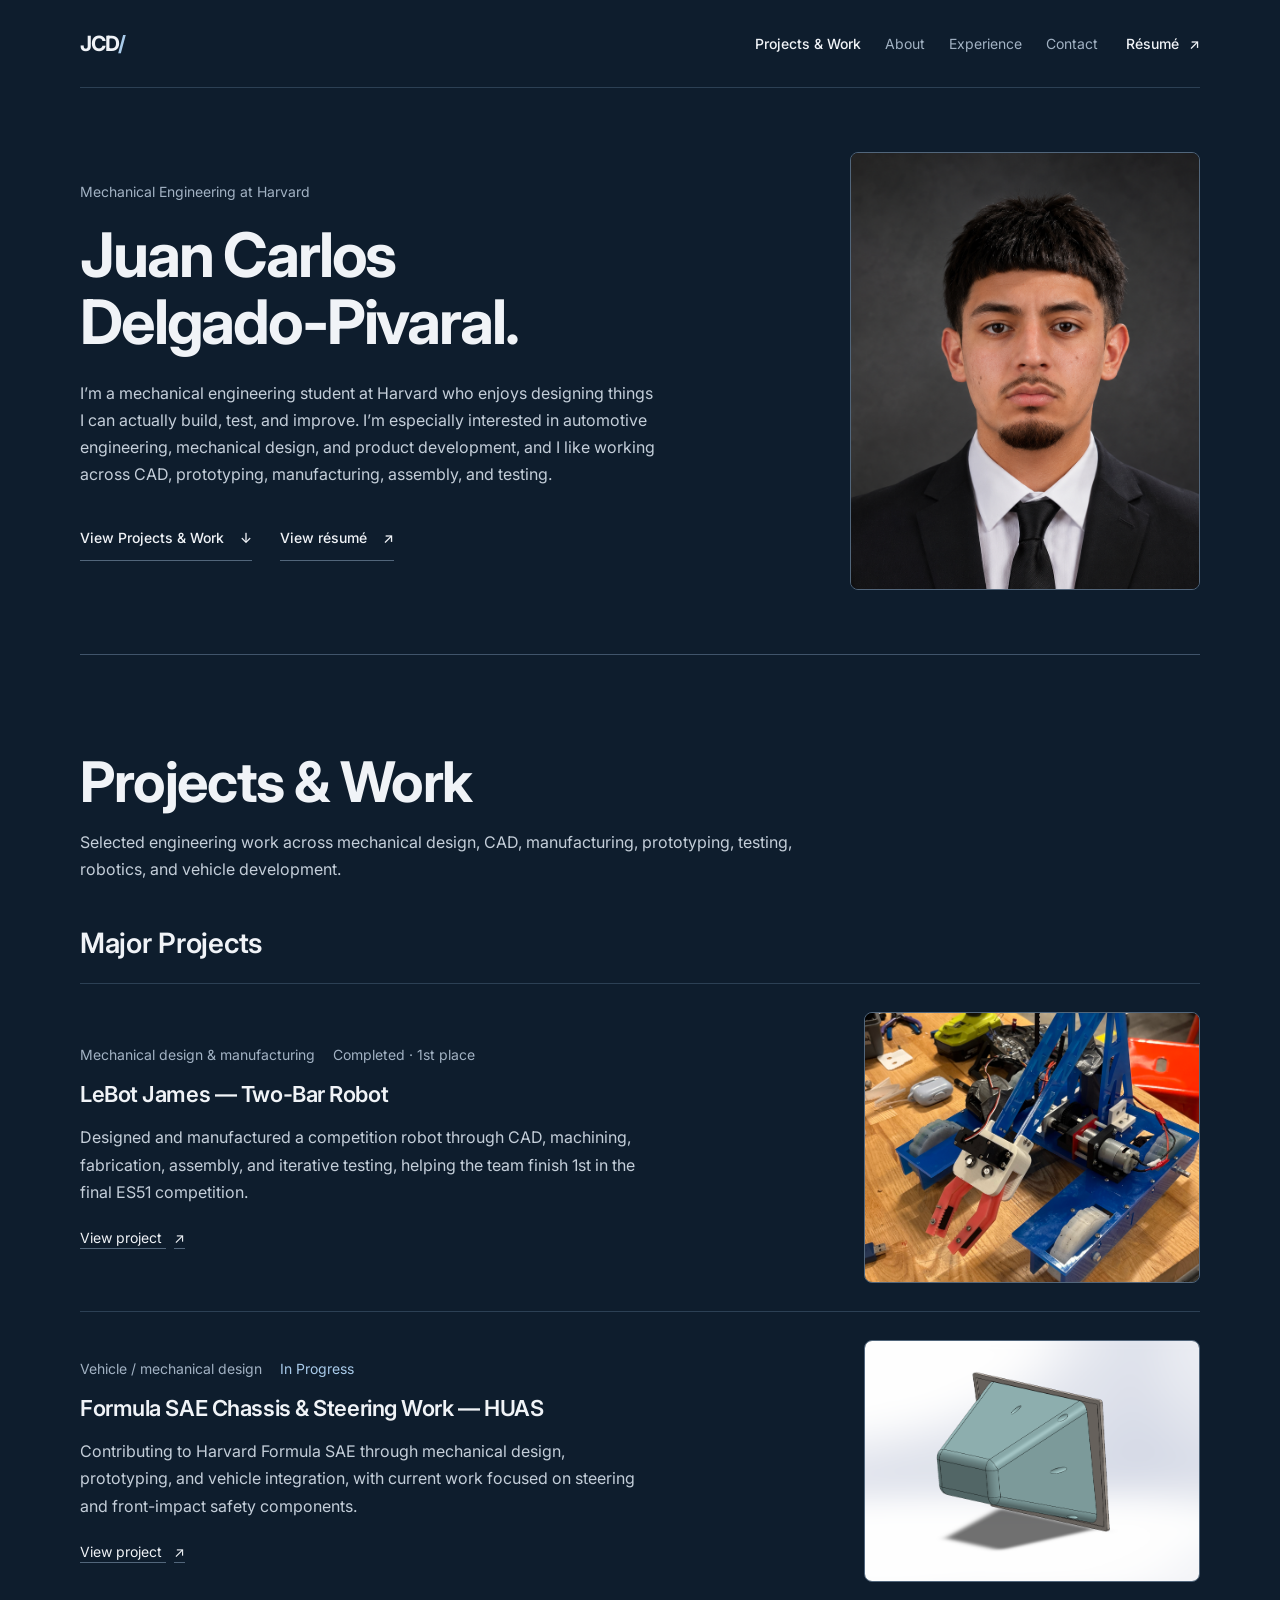
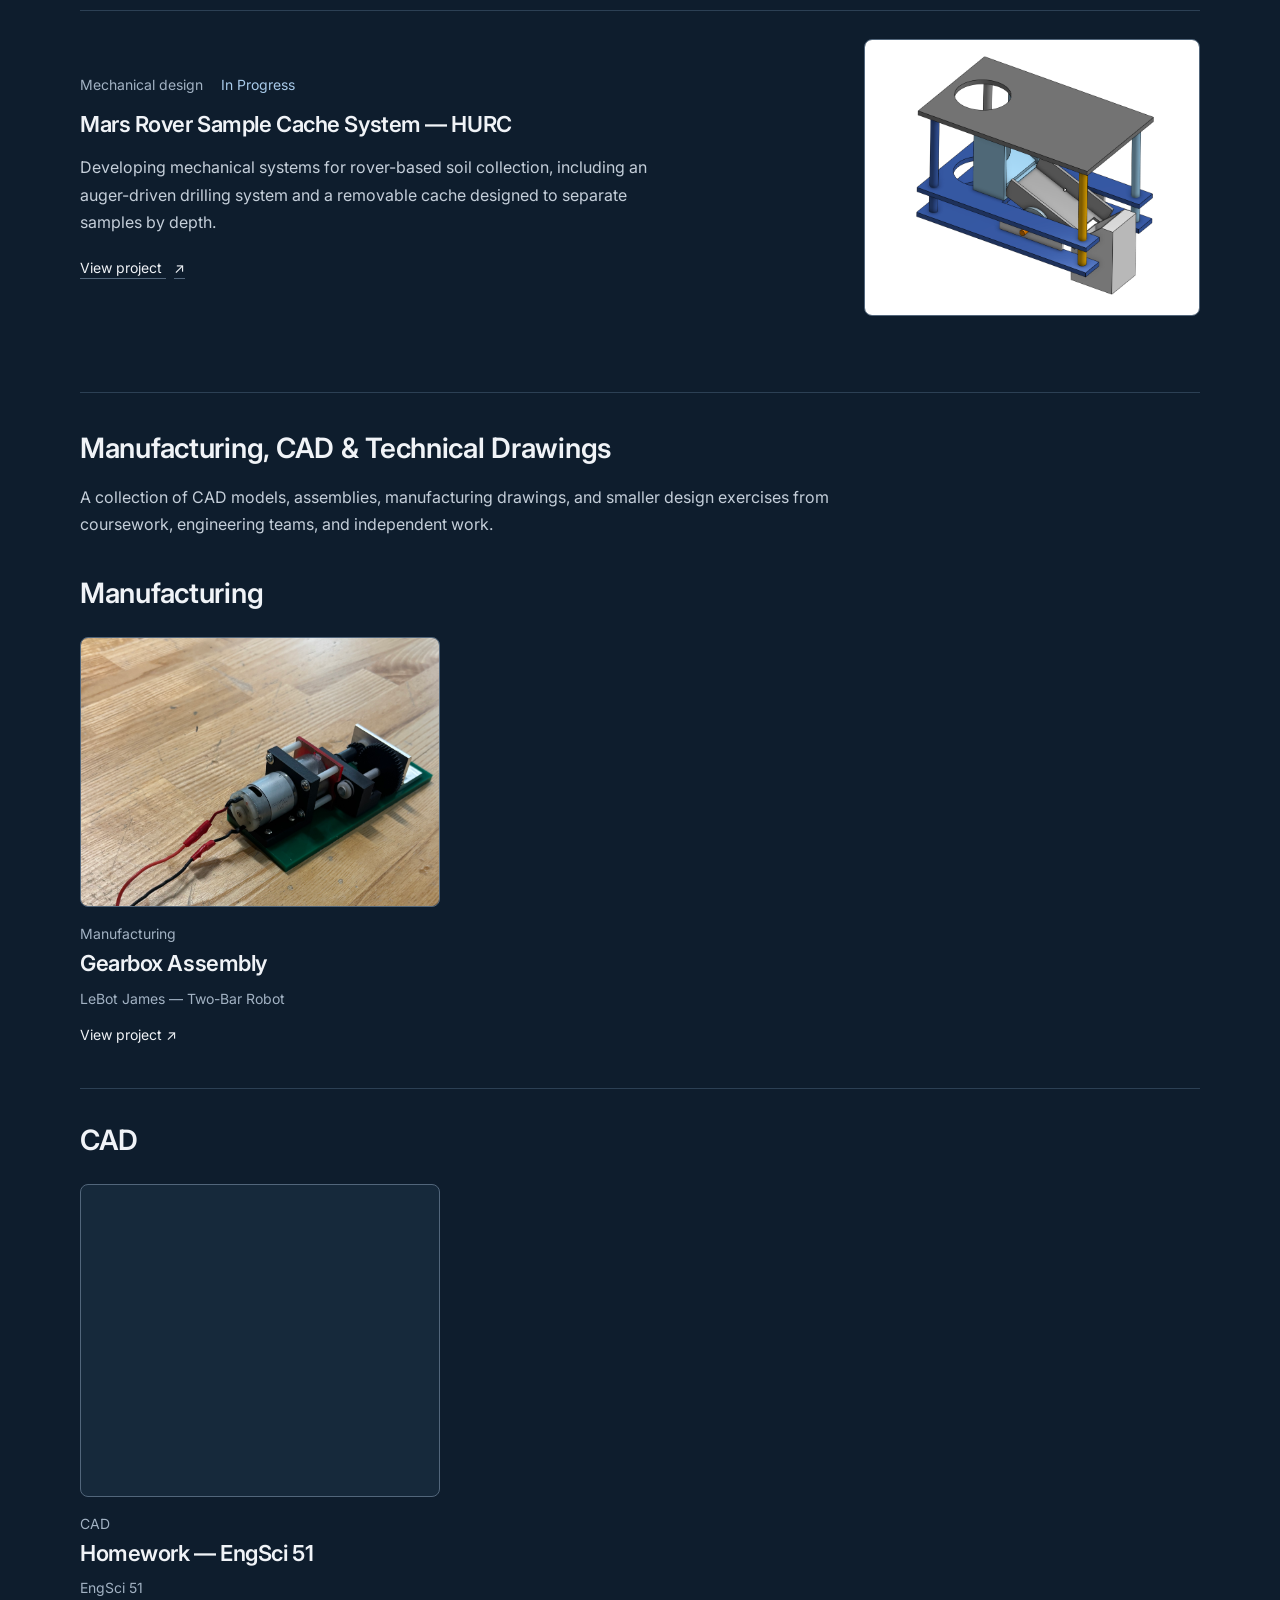
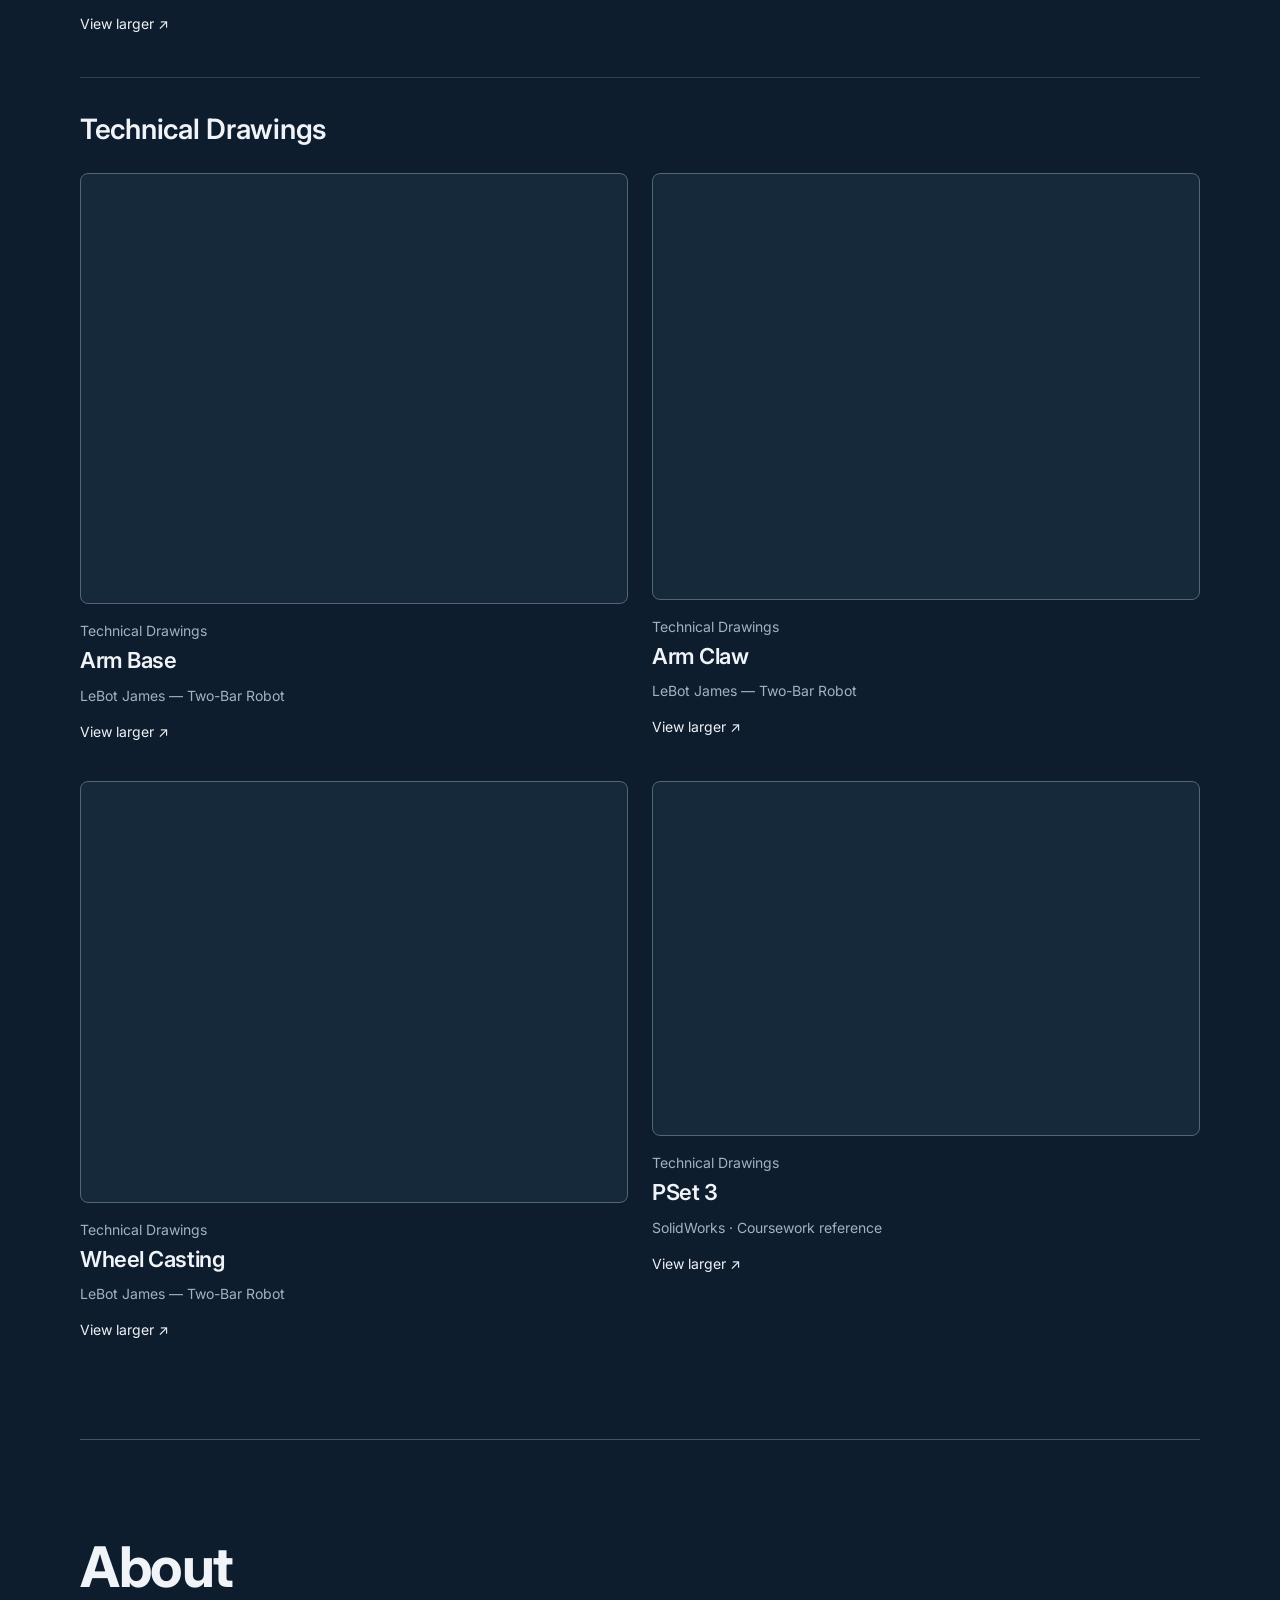
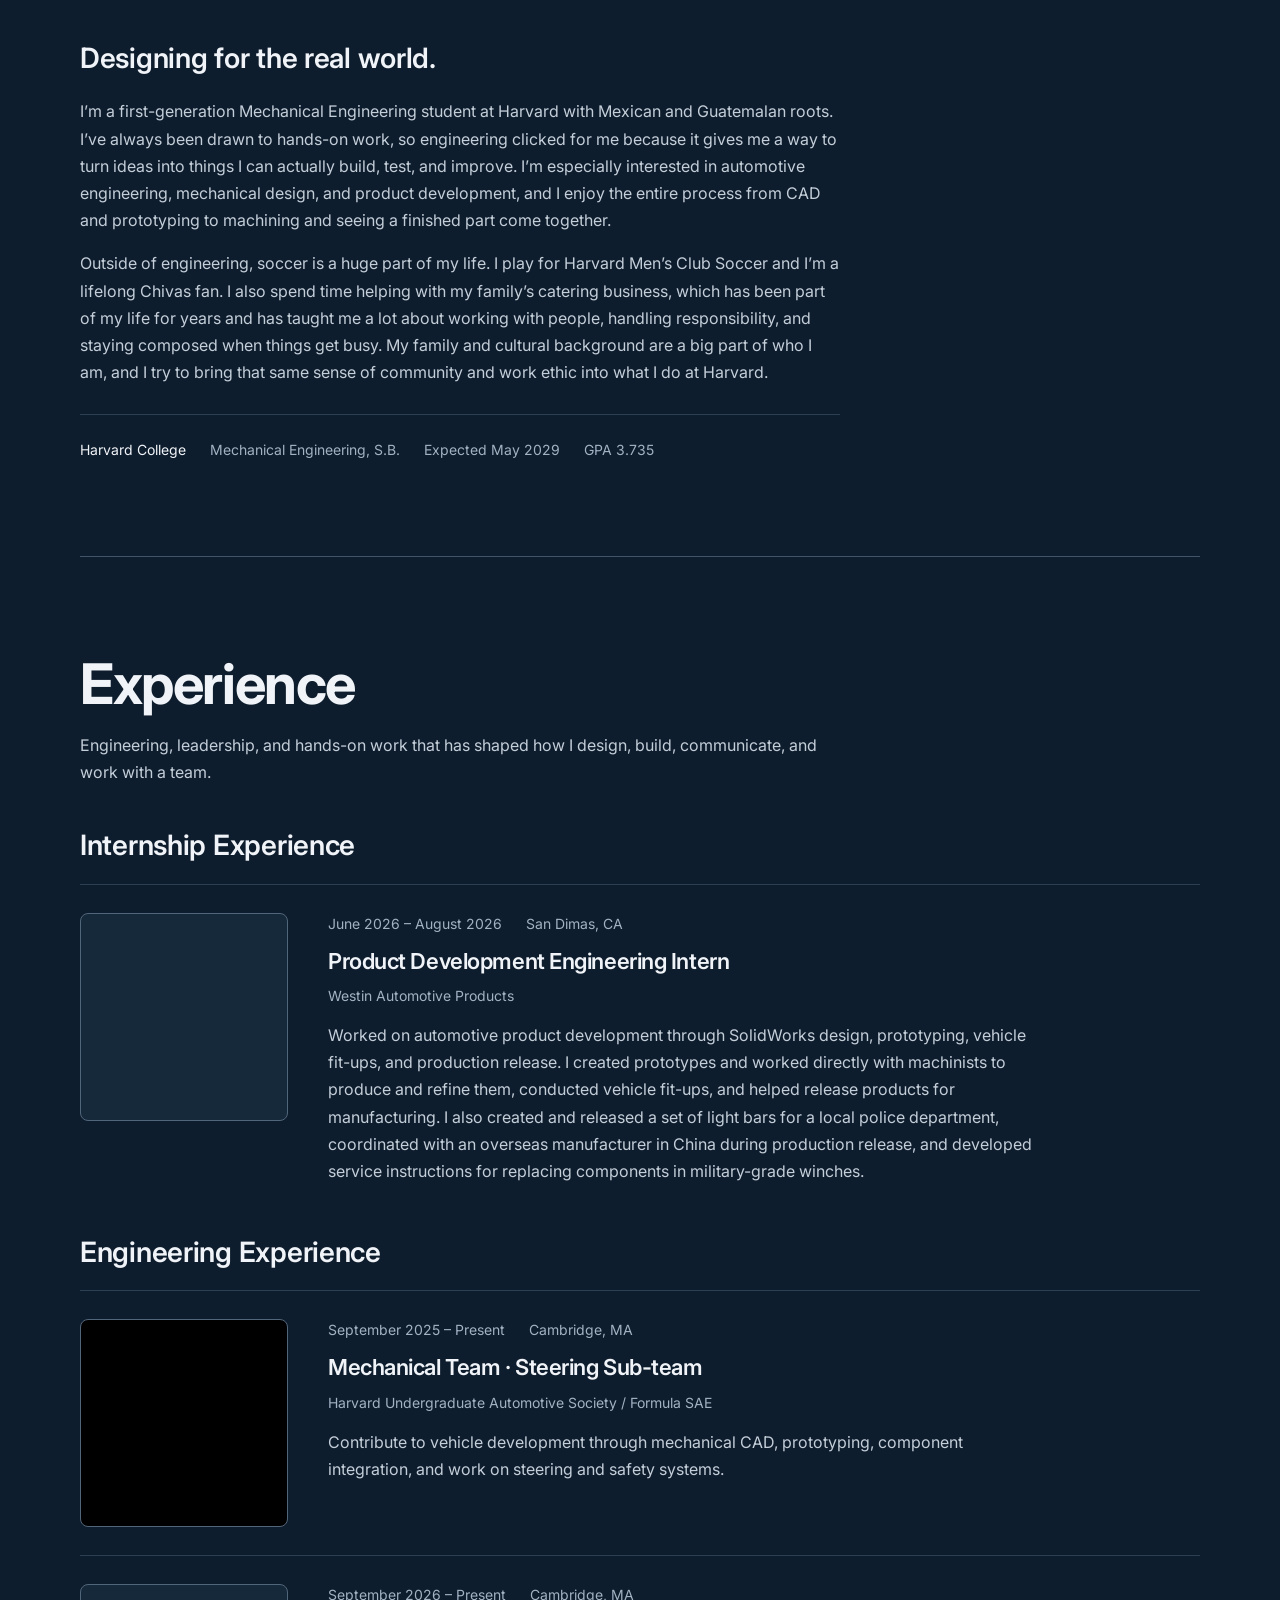
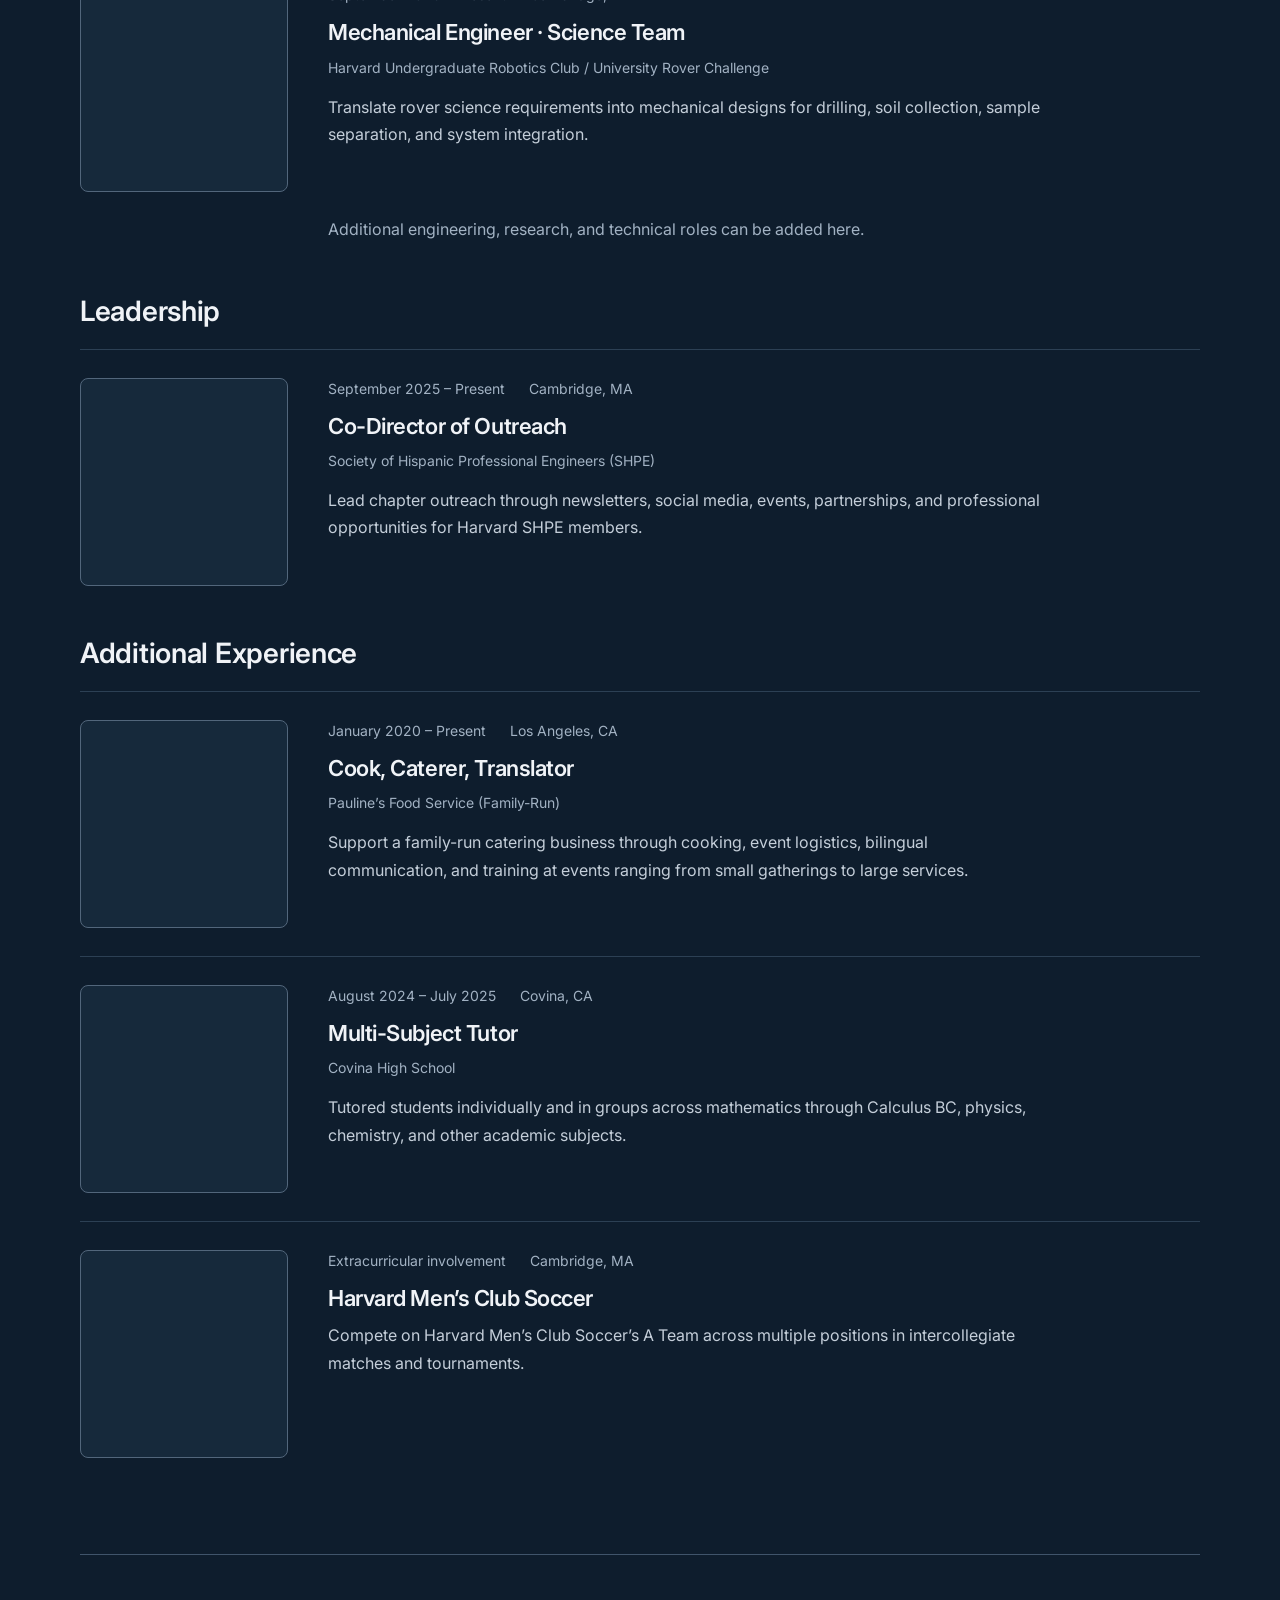
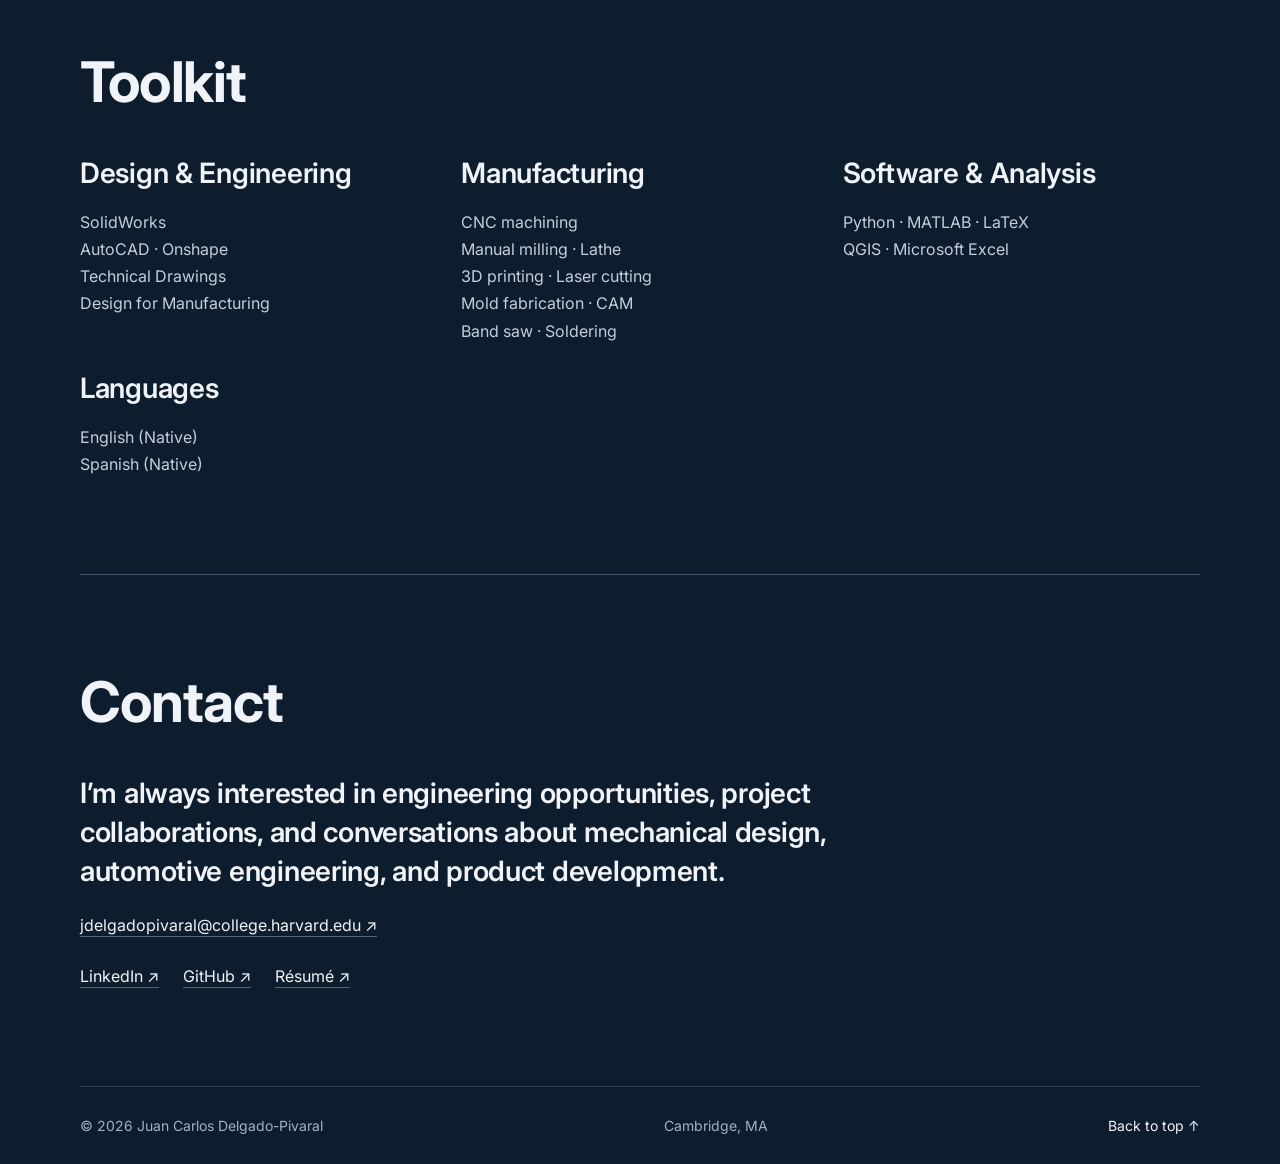
==== index.html @ e266b613 "first commit" ====
<!doctype html>
<html lang="en">
<head>
  <meta charset="UTF-8">
  <meta name="viewport" content="width=device-width, initial-scale=1.0">
  <meta name="description" content="Juan Carlos Delgado-Pivaral — Mechanical Engineering student at Harvard College. A portfolio of design, manufacturing, and physical systems work.">
  <title>Juan Carlos Delgado-Pivaral — Mechanical Engineering</title>
  <link rel="preconnect" href="https://fonts.googleapis.com">
  <link rel="preconnect" href="https://fonts.gstatic.com" crossorigin>
  <link href="https://fonts.googleapis.com/css2?family=Inter:wght@400;500;600;700;800&display=swap" rel="stylesheet">
  <link rel="stylesheet" href="styles.css">
</head>
<body>
  <a class="skip-link" href="#top">Skip to content</a>
  <header class="site-header">
    <a class="wordmark" href="#top" aria-label="Juan Carlos Delgado-Pivaral home">JCD<span>/</span></a>
    <nav class="nav" aria-label="Main navigation">
      <a href="#projects-work">Projects &amp; Work</a>
      <a href="#about">About</a>
      <a href="#experience">Experience</a>
      <a href="#contact">Contact</a>
    </nav>
    <a class="header-resume" href="Resume%20-%20Juan%20DelgadoPivaral.pdf" target="_blank" rel="noopener">Résumé <span aria-hidden="true">↗</span></a>
  </header>
  <main id="top">
    <section class="hero page-width" aria-labelledby="hero-title">
      <div class="hero-copy">
        <p class="eyebrow">Mechanical Engineering at Harvard</p>
        <h1 id="hero-title">Juan Carlos<br>Delgado-Pivaral.</h1>
        <p class="hero-summary">I’m a mechanical engineering student at Harvard who enjoys designing things I can actually build, test, and improve. I’m especially interested in automotive engineering, mechanical design, and product development, and I like working across CAD, prototyping, manufacturing, assembly, and testing.</p>
        <div class="hero-actions">
          <a class="button" href="#projects-work">View Projects &amp; Work <span aria-hidden="true">↓</span></a>
          <a class="button" href="Resume%20-%20Juan%20DelgadoPivaral.pdf" target="_blank" rel="noopener">View résumé <span aria-hidden="true">↗</span></a>
        </div>
      </div>
      <img class="hero-headshot" src="images/Headshot.png" alt="Headshot of Juan Carlos Delgado-Pivaral" width="1537" height="1023" fetchpriority="high">
    </section>

    <section id="projects-work" class="projects page-width section-space section-rule" aria-labelledby="projects-work-title">
      <header class="section-header">
        <h2 class="section-title" id="projects-work-title">Projects &amp; Work</h2>
        <p class="section-note">Selected engineering work across mechanical design, CAD, manufacturing, prototyping, testing, robotics, and vehicle development.</p>
      </header>
      <section class="major-projects" id="major-projects" aria-labelledby="major-projects-title">
        <h3 class="subheading work-subheading" id="major-projects-title">Major Projects</h3>
        <div class="project-list">
          <a class="project-card" href="projects/battle-robot.html">
            <div class="project-info">
              <div class="project-meta"><span>Mechanical design &amp; manufacturing</span><span>Completed · 1st place</span></div><h4 class="entry-title">LeBot James — Two-Bar Robot</h4><p>Designed and manufactured a competition robot through CAD, machining, fabrication, assembly, and iterative testing, helping the team finish 1st in the final ES51 competition.</p><span class="project-link">View project <b>↗</b></span>
            </div>
            <div class="project-image project-image--lebot media-frame media--photo"><img loading="lazy" decoding="async" src="images/Images%20for%20LeBot/Finished%20Robot.jpeg" alt="Completed LeBot James two-bar robot with its drivetrain, arm, and claw assembled"></div>
          </a>
          <a class="project-card" href="projects/formula-sae.html">
            <div class="project-info">
              <div class="project-meta"><span>Vehicle / mechanical design</span><span class="status">In Progress</span></div><h4 class="entry-title">Formula SAE Chassis &amp; Steering Work — HUAS</h4><p>Contributing to Harvard Formula SAE through mechanical design, prototyping, and vehicle integration, with current work focused on steering and front-impact safety components.</p><span class="project-link">View project <b>↗</b></span>
            </div>
            <div class="project-image project-image--formula media-frame media--cad media--natural"><img loading="lazy" decoding="async" src="images/Formula%20SAE/Impact%20Attenuator%20Assembly.png" alt="Current Formula SAE CAD concept showing the impact attenuator and anti-intrusion plate assembly" width="1691" height="1216"></div>
          </a>
          <a class="project-card" href="projects/mars-rover.html">
            <div class="project-info">
              <div class="project-meta"><span>Mechanical design</span><span class="status">In Progress</span></div><h4 class="entry-title">Mars Rover Sample Cache System — HURC</h4><p>Developing mechanical systems for rover-based soil collection, including an auger-driven drilling system and a removable cache designed to separate samples by depth.</p><span class="project-link">View project <b>↗</b></span>
            </div>
            <div class="project-image project-image--hurc media-frame media--cad media--natural"><img loading="lazy" decoding="async" src="images/HURC%20Pictures/Cache.png" alt="HURC sample cache CAD concept showing the frame, sample-routing ramp, and closure mechanism" width="1934" height="1588"></div>
          </a>
        </div>
      </section>

      <section class="work-gallery" id="cad-technical-drawings" aria-labelledby="cad-gallery-title">
        <header class="gallery-heading">
          <h3 class="subheading" id="cad-gallery-title">Manufacturing, CAD &amp; Technical Drawings</h3>
          <p>A collection of CAD models, assemblies, manufacturing drawings, and smaller design exercises from coursework, engineering teams, and independent work.</p>
        </header>
        <!-- Add CAD items and drawings to their respective groups; keep filenames as the category source.
             Gallery buttons automatically use the shared image viewer in script.js. -->
        <section class="gallery-group gallery-group--offset" aria-labelledby="manufacturing-work-title">
          <h4 class="subheading gallery-group-title" id="manufacturing-work-title">Manufacturing</h4>
          <div class="gallery-grid">
            <article class="gallery-item" id="gearbox-preview">
              <a class="gallery-card gallery-image media-frame media--photo media-gearbox-cover" href="projects/gearbox-assembly.html" aria-labelledby="gearbox-preview-title" aria-describedby="gearbox-preview-project">
                <img src="images/Gearbox%20Assembly/Gearbox%20Assembled.jpeg" alt="Assembled gearbox prototype for LeBot James — Two-Bar Robot" loading="lazy" decoding="async">
              </a>
              <div class="gallery-info">
                <p class="gallery-meta">Manufacturing</p>
                <h5 class="entry-title" id="gearbox-preview-title">Gearbox Assembly</h5>
                <p class="gallery-meta" id="gearbox-preview-project">LeBot James — Two-Bar Robot</p>
                <span class="gallery-open" aria-hidden="true">View project ↗</span>
              </div>
            </article>
          </div>
        </section>
        <section class="gallery-group gallery-group--offset" aria-labelledby="cad-work-title">
          <h4 class="subheading gallery-group-title" id="cad-work-title">CAD</h4>
          <div class="gallery-grid">
          <article class="gallery-item">
            <button class="gallery-card" type="button" data-title="Homework — EngSci 51" data-category="CAD" aria-labelledby="gallery-es51-homework-title" aria-describedby="gallery-es51-homework-meta">
              <span class="gallery-image media-frame media--drawing media--natural">
                <img src="images/CAD%3ATechnical%20Drawings/CAD%20Homework%20-%20EngSci%2051.png" alt="CAD homework model with pistons, connecting rods and a crankshaft assembly" width="1462" height="1267" loading="lazy" decoding="async">
              </span>
            </button>
            <div class="gallery-info">
              <p class="gallery-meta">CAD</p>
              <h5 class="entry-title" id="gallery-es51-homework-title">Homework — EngSci 51</h5>
              <p class="gallery-meta" id="gallery-es51-homework-meta">EngSci 51</p>
              <span class="gallery-open" aria-hidden="true">View larger ↗</span>
            </div>
          </article>
          </div>
        </section>
        <section class="gallery-group" aria-labelledby="technical-drawings-title">
          <h4 class="subheading gallery-group-title" id="technical-drawings-title">Technical Drawings</h4>
          <div class="gallery-grid gallery-grid--drawings">
          <article class="gallery-item">
            <button class="gallery-card" type="button" data-title="Arm Base" data-category="Technical Drawings" data-software="SolidWorks" aria-labelledby="gallery-lebot-arm-base-title" aria-describedby="gallery-lebot-arm-base-meta">
              <span class="gallery-image media-frame media--drawing media--natural">
                <img src="images/CAD%3ATechnical%20Drawings/Arm%20Base%20Technical%20Drawing%20-%20LeBot%20James.png" alt="Arm base technical drawing for LeBot James — Two-Bar Robot, with dimensioned views and title block" width="1471" height="1155" loading="lazy" decoding="async">
              </span>
            </button>
            <div class="gallery-info">
              <p class="gallery-meta">Technical Drawings</p>
              <h5 class="entry-title" id="gallery-lebot-arm-base-title">Arm Base</h5>
              <p class="gallery-meta" id="gallery-lebot-arm-base-meta">LeBot James — Two-Bar Robot</p>
              <span class="gallery-open" aria-hidden="true">View larger ↗</span>
            </div>
          </article>
          <article class="gallery-item">
            <button class="gallery-card" type="button" data-title="Arm Claw" data-category="Technical Drawings" data-software="SolidWorks" aria-labelledby="gallery-lebot-arm-claw-title" aria-describedby="gallery-lebot-arm-claw-meta">
              <span class="gallery-image media-frame media--drawing media--natural">
                <img src="images/CAD%3ATechnical%20Drawings/Arm%20Claw%20Technical%20Drawing%20-%20LeBot%20James.png" alt="Arm claw technical drawing for LeBot James — Two-Bar Robot, with dimensioned views and title block" width="1465" height="1138" loading="lazy" decoding="async">
              </span>
            </button>
            <div class="gallery-info">
              <p class="gallery-meta">Technical Drawings</p>
              <h5 class="entry-title" id="gallery-lebot-arm-claw-title">Arm Claw</h5>
              <p class="gallery-meta" id="gallery-lebot-arm-claw-meta">LeBot James — Two-Bar Robot</p>
              <span class="gallery-open" aria-hidden="true">View larger ↗</span>
            </div>
          </article>
          <article class="gallery-item">
            <button class="gallery-card" type="button" data-title="Wheel Casting" data-category="Technical Drawings" data-software="SolidWorks" aria-labelledby="gallery-lebot-wheel-casting-title" aria-describedby="gallery-lebot-wheel-casting-meta">
              <span class="gallery-image media-frame media--drawing media--natural">
                <img src="images/CAD%3ATechnical%20Drawings/Wheel%20Casting%20Technical%20Drawing%20-%20LeBot%20James.png" alt="Wheel casting technical drawing for LeBot James — Two-Bar Robot, with dimensioned views and title block" width="1473" height="1133" loading="lazy" decoding="async">
              </span>
            </button>
            <div class="gallery-info">
              <p class="gallery-meta">Technical Drawings</p>
              <h5 class="entry-title" id="gallery-lebot-wheel-casting-title">Wheel Casting</h5>
              <p class="gallery-meta" id="gallery-lebot-wheel-casting-meta">LeBot James — Two-Bar Robot</p>
              <span class="gallery-open" aria-hidden="true">View larger ↗</span>
            </div>
          </article>
          <article class="gallery-item">
            <button class="gallery-card" type="button" data-title="PSet 3" data-category="Technical Drawings" data-software="SolidWorks" aria-labelledby="gallery-pset3-title" aria-describedby="gallery-pset3-meta">
              <span class="gallery-image media-frame media--drawing media--natural">
                <img src="images/CAD%3ATechnical%20Drawings/PSet3%20Technical%20Drawing.png" alt="PSet 3 coursework reference drawing with dimensions, tolerances, section and detail views, and a title block" width="5100" height="3300" loading="lazy" decoding="async">
              </span>
            </button>
            <div class="gallery-info">
              <p class="gallery-meta">Technical Drawings</p>
              <h5 class="entry-title" id="gallery-pset3-title">PSet 3</h5>
              <p class="gallery-meta" id="gallery-pset3-meta">SolidWorks · Coursework reference</p>
              <span class="gallery-open" aria-hidden="true">View larger ↗</span>
            </div>
          </article>
          </div>
        </section>
      </section>
    </section>

    <section id="about" class="about page-width section-space section-rule" aria-labelledby="about-title">
      <header class="section-header"><h2 class="section-title" id="about-title">About</h2></header>
      <div class="about-content section-content">
        <h3 class="subheading">Designing for the real world.</h3>
        <p>I’m a first-generation Mechanical Engineering student at Harvard with Mexican and Guatemalan roots. I’ve always been drawn to hands-on work, so engineering clicked for me because it gives me a way to turn ideas into things I can actually build, test, and improve. I’m especially interested in automotive engineering, mechanical design, and product development, and I enjoy the entire process from CAD and prototyping to machining and seeing a finished part come together.</p>
        <p>Outside of engineering, soccer is a huge part of my life. I play for Harvard Men’s Club Soccer and I’m a lifelong Chivas fan. I also spend time helping with my family’s catering business, which has been part of my life for years and has taught me a lot about working with people, handling responsibility, and staying composed when things get busy. My family and cultural background are a big part of who I am, and I try to bring that same sense of community and work ethic into what I do at Harvard.</p>
        <div class="education">
          <span>Harvard College</span><span>Mechanical Engineering, S.B.</span><span>Expected May 2029</span><span>GPA 3.735</span>
        </div>
      </div>
    </section>

    <section id="experience" class="experience page-width section-space section-rule" aria-labelledby="experience-title">
      <header class="section-header">
        <h2 class="section-title" id="experience-title">Experience</h2>
        <p class="section-note">Engineering, leadership, and hands-on work that has shaped how I design, build, communicate, and work with a team.</p>
      </header>
      <div class="experience-groups">
        <section class="experience-group" aria-labelledby="experience-category-1">
          <h3 class="experience-heading subheading" id="experience-category-1">Internship Experience</h3>
          <article class="experience-entry" aria-labelledby="experience-role-1">
            <div class="experience-logo-slot media-frame media--logo"><img loading="lazy" decoding="async" src="logos/Westin%20Automotive.png" alt="Westin Automotive logo"></div>
            <div class="experience-item featured-experience internship-experience">
              <div class="experience-top"><span>June 2026 – August 2026</span><span>San Dimas, CA</span></div><h4 class="entry-title" id="experience-role-1">Product Development Engineering Intern</h4><p class="experience-company">Westin Automotive Products</p><p>Worked on automotive product development through SolidWorks design, prototyping, vehicle fit-ups, and production release. I created prototypes and worked directly with machinists to produce and refine them, conducted vehicle fit-ups, and helped release products for manufacturing. I also created and released a set of light bars for a local police department, coordinated with an overseas manufacturer in China during production release, and developed service instructions for replacing components in military-grade winches.</p>
            </div>
          </article>
          
        </section>
        <section class="experience-group" aria-labelledby="experience-category-2">
          <h3 class="experience-heading subheading" id="experience-category-2">Engineering Experience</h3>
          <article class="experience-entry" aria-labelledby="experience-role-2">
            <div class="experience-logo-slot media-frame experience-logo-slot--wide media--logo"><img loading="lazy" decoding="async" src="logos/Harvard%20Undergraduate%20Automotive%20Society.png" alt="Harvard Undergraduate Automotive Society logo"></div>
            <div class="experience-item">
              <div class="experience-top"><span>September 2025 – Present</span><span>Cambridge, MA</span></div><h4 class="entry-title" id="experience-role-2">Mechanical Team · Steering Sub-team</h4><p class="experience-company">Harvard Undergraduate Automotive Society / Formula SAE</p><p>Contribute to vehicle development through mechanical CAD, prototyping, component integration, and work on steering and safety systems.</p>
            </div>
          </article>
          <article class="experience-entry" aria-labelledby="experience-role-3">
            <div class="experience-logo-slot media-frame media--logo"><img loading="lazy" decoding="async" src="logos/Harvard%20Undergraduate%20Robotics%20Collective.png" alt="Harvard Undergraduate Robotics Club logo"></div>
            <div class="experience-item">
              <div class="experience-top"><span>September 2026 – Present</span><span>Cambridge, MA</span></div><h4 class="entry-title" id="experience-role-3">Mechanical Engineer · Science Team</h4><p class="experience-company">Harvard Undergraduate Robotics Club / University Rover Challenge</p><p>Translate rover science requirements into mechanical designs for drilling, soil collection, sample separation, and system integration.</p>
            </div>
          </article>
          <p class="experience-note">Additional engineering, research, and technical roles can be added here.</p>
        </section>
        <section class="experience-group" aria-labelledby="experience-category-3">
          <h3 class="experience-heading subheading" id="experience-category-3">Leadership</h3>
          <article class="experience-entry" aria-labelledby="experience-role-4">
            <div class="experience-logo-slot media-frame media--logo"><img loading="lazy" decoding="async" src="logos/Harvard%20Society%20of%20Hispanic%20Professional%20Engineers.png" alt="Harvard Society of Hispanic Professional Engineers logo"></div>
            <div class="experience-item">
              <div class="experience-top"><span>September 2025 – Present</span><span>Cambridge, MA</span></div><h4 class="entry-title" id="experience-role-4">Co-Director of Outreach</h4><p class="experience-company">Society of Hispanic Professional Engineers (SHPE)</p><p>Lead chapter outreach through newsletters, social media, events, partnerships, and professional opportunities for Harvard SHPE members.</p>
            </div>
          </article>
        </section>
        <section class="experience-group" aria-labelledby="experience-category-4">
          <h3 class="experience-heading subheading" id="experience-category-4">Additional Experience</h3>
          <article class="experience-entry" aria-labelledby="experience-role-5">
            <div class="experience-logo-slot media-frame media--logo"><img loading="lazy" decoding="async" src="logos/Pauline%27s%20Food%20Service.png" alt="Pauline’s Food Service logo"></div>
            <div class="experience-item">
              <div class="experience-top"><span>January 2020 – Present</span><span>Los Angeles, CA</span></div><h4 class="entry-title" id="experience-role-5">Cook, Caterer, Translator</h4><p class="experience-company">Pauline’s Food Service (Family-Run)</p><p>Support a family-run catering business through cooking, event logistics, bilingual communication, and training at events ranging from small gatherings to large services.</p>
            </div>
          </article>
          <article class="experience-entry" aria-labelledby="experience-role-6">
            <div class="experience-logo-slot media-frame media--logo"><img loading="lazy" decoding="async" src="logos/Covina%20High%20School.png" alt="Covina High School logo"></div>
            <div class="experience-item">
              <div class="experience-top"><span>August 2024 – July 2025</span><span>Covina, CA</span></div><h4 class="entry-title" id="experience-role-6">Multi-Subject Tutor</h4><p class="experience-company">Covina High School</p><p>Tutored students individually and in groups across mathematics through Calculus BC, physics, chemistry, and other academic subjects.</p>
            </div>
          </article>
          <article class="experience-entry" aria-labelledby="experience-role-7">
            <div class="experience-logo-slot media-frame media--logo"><img loading="lazy" decoding="async" src="logos/Harvard%20Men%27s%20Club%20Soccer.png" alt="Harvard Men’s Club Soccer logo"></div>
            <div class="experience-item">
              <div class="experience-top"><span>Extracurricular involvement</span><span>Cambridge, MA</span></div><h4 class="entry-title" id="experience-role-7">Harvard Men’s Club Soccer</h4><p>Compete on Harvard Men’s Club Soccer’s A Team across multiple positions in intercollegiate matches and tournaments.</p>
            </div>
          </article>
          
        </section>
      </div>
    </section>

    <section class="skills page-width section-space section-rule" aria-labelledby="toolkit-title">
      <header class="section-header"><h2 class="section-title" id="toolkit-title">Toolkit</h2></header>
      <div class="skills-grid">
        <div><h3 class="subheading">Design &amp; Engineering</h3><p>SolidWorks<br>AutoCAD · Onshape<br>Technical Drawings<br>Design for Manufacturing</p></div>
        <div><h3 class="subheading">Manufacturing</h3><p>CNC machining<br>Manual milling · Lathe<br>3D printing · Laser cutting<br>Mold fabrication · CAM<br>Band saw · Soldering</p></div>
        <div><h3 class="subheading">Software &amp; Analysis</h3><p>Python · MATLAB · LaTeX<br>QGIS · Microsoft Excel</p></div>
        <div><h3 class="subheading">Languages</h3><p>English (Native)<br>Spanish (Native)</p></div>
      </div>
    </section>

    <section id="contact" class="contact page-width section-space section-rule" aria-labelledby="contact-title">
      <header class="section-header"><h2 class="section-title" id="contact-title">Contact</h2></header>
      <div class="section-content">
        <h3 class="subheading">I’m always interested in engineering opportunities, project collaborations, and conversations about mechanical design, automotive engineering, and product development.</h3>
        <a class="email-link" href="mailto:jdelgadopivaral@college.harvard.edu">jdelgadopivaral@college.harvard.edu <span aria-hidden="true">↗</span></a>
        <div class="contact-links">
          <a href="https://www.linkedin.com/in/juan-delgado-pivaral" target="_blank" rel="noopener">LinkedIn <span aria-hidden="true">↗</span></a>
          <a href="https://github.com/jdelgadopivaral" target="_blank" rel="noopener">GitHub <span aria-hidden="true">↗</span></a>
          <a href="Resume%20-%20Juan%20DelgadoPivaral.pdf" target="_blank" rel="noopener">Résumé <span aria-hidden="true">↗</span></a>
        </div>
      </div>
    </section>
  </main>
  <footer class="footer page-width"><span>© 2026 Juan Carlos Delgado-Pivaral</span><span>Cambridge, MA</span><a href="#top">Back to top ↑</a></footer>
  <dialog class="lightbox" aria-labelledby="lightbox-title">
    <div class="lightbox-toolbar"><button class="lightbox-close" type="button" autofocus>Close <span aria-hidden="true">×</span></button></div>
    <div class="lightbox-image media-frame placeholder-media"></div>
    <div class="lightbox-caption">
      <p class="lightbox-category"></p>
      <h2 class="lightbox-title entry-title" id="lightbox-title"></h2>
      <p class="lightbox-software"></p>
    </div>
  </dialog>
  <script src="script.js"></script>
</body>
</html>
---- styles.css ----
/* Shared design tokens — all pages use the same color, type and spacing scales. */
:root {
  color-scheme: dark;
  --background: #0e1d2d;
  --surface: #16293b;
  --text: #f0f3f7;
  --body: #c4ced9;
  --muted: #a2b2c3;
  --accent: #a9cbea;
  --line: #2c4054;
  --section-line: #40546a;
  --image-border: #52667b;
  --image-radius: 8px;
  --sans: 'Inter', -apple-system, BlinkMacSystemFont, 'Segoe UI', sans-serif;
  --section-size: clamp(36px, 4.5vw, 56px);
  --subheading-size: clamp(24px, 2.5vw, 28px);
  --title-size: clamp(20px, 2vw, 22px);
  --body-size: 16px;
  --meta-size: 14px;
  --rail-size: 208px;
  --column-gap: 40px;
  --section-space: 96px;
}
* { box-sizing: border-box; }
html { scroll-behavior: smooth; scroll-padding-top: 24px; }
body { margin: 0; background: var(--background); color: var(--body); font: var(--body-size)/1.7 var(--sans); }
h1, h2, h3, h4, p, figure { margin: 0; }
h1, h2, h3, h4 { color: var(--text); }
h1, h2, h3, h4 { text-wrap: balance; }
h1 em, h2 em, h3 em { color: inherit; font-style: normal; }
a { color: inherit; text-decoration-thickness: 1px; text-underline-offset: 5px; }
button { font: inherit; }
a, button { -webkit-tap-highlight-color: transparent; }
a:focus-visible, button:focus-visible, dialog:focus-visible {
  outline: 2px solid var(--accent);
  outline-offset: 6px;
}
img, video {
  display: block;
  max-width: 100%;
  border: 1px solid var(--image-border);
  border-radius: var(--image-radius);
}
img { height: auto; }
[hidden] { display: none !important; }
.page-width, .site-header { width: min(1120px, calc(100% - 64px)); margin-inline: auto; }
.section-space { padding-block: var(--section-space); }
.section-rule { border-top: 1px solid var(--section-line); }
.section-header { display: grid; justify-items: start; gap: 16px; margin-bottom: 40px; }
.section-title, .case-main > h1 {
  font-size: var(--section-size);
  font-weight: 700;
  line-height: 1.12;
  letter-spacing: -.025em;
  color: var(--text);
}
.subheading {
  font-size: var(--subheading-size);
  font-weight: 600;
  line-height: 1.4;
  letter-spacing: -.01em;
  color: var(--text);
}
.entry-title {
  font-size: var(--title-size);
  font-weight: 600;
  line-height: 1.25;
  letter-spacing: -.02em;
  color: var(--text);
}
.eyebrow, .metadata, .project-meta, .experience-top, .experience-company,
.gallery-meta, .education, .case-facts, .footer, .lightbox-category, .lightbox-software {
  color: var(--muted);
  font-size: var(--meta-size);
  font-weight: 400;
  line-height: 1.5;
  letter-spacing: 0;
}
.section-note { max-width: 760px; }
.section-content { min-width: 0; }
.section-content > p + p { margin-top: 16px; }
.section-content > .subheading { margin-bottom: 20px; }
.about-content { max-width: 760px; }

/* Navigation */
.site-header { min-height: 88px; display: flex; align-items: center; gap: 28px; border-bottom: 1px solid var(--line); }
.wordmark { font-size: 21px; font-weight: 700; color: var(--text); text-decoration: none; letter-spacing: -.04em; }
.wordmark span { color: var(--accent); }
.nav { display: flex; align-items: center; gap: 24px; margin-left: auto; }
.nav a, .header-resume { font-size: var(--meta-size); line-height: 1.5; color: var(--muted); text-decoration: none; transition: color .18s; }
.nav a:first-child, .nav a[aria-current="page"], .header-resume { color: var(--text); font-weight: 500; }
.nav a[aria-current="page"] { text-decoration: underline; text-decoration-color: var(--accent); }
.nav a:hover, .header-resume:hover, .footer a:hover { color: var(--accent); }
.header-resume { white-space: nowrap; }
.header-resume span { margin-left: 6px; }
.skip-link { position: absolute; top: 8px; left: 16px; padding: 8px 16px; background: var(--surface); color: var(--text); z-index: 30; transform: translateY(-160%); }
.skip-link:focus { transform: none; }

/* Homepage hero */
.hero { display: grid; grid-template-columns: minmax(0, 1fr) minmax(260px, 350px); align-items: center; gap: 48px; padding-block: 64px; }
.hero-copy { min-width: 0; }
.hero h1 { font-size: clamp(42px, 4.8vw, 62px); font-weight: 700; line-height: 1.09; letter-spacing: -.035em; margin-block: 20px 24px; }
.hero-summary { max-width: 580px; }
.hero-actions { display: flex; flex-wrap: wrap; gap: 28px; margin-top: 28px; }
.button { display: inline-flex; align-items: center; gap: 16px; min-height: 44px; color: var(--text); text-decoration: none; font-size: var(--meta-size); font-weight: 500; border-bottom: 1px solid var(--image-border); transition: color .18s, border-color .18s; }
.button:hover { color: var(--accent); border-color: var(--accent); }
.hero-headshot { width: 100%; aspect-ratio: 4/5; object-fit: cover; object-position: center 35%; }

/* All media frames share one border and radius. No double borders on their children. */
.media-frame { position: relative; overflow: hidden; border: 1px solid var(--image-border); border-radius: var(--image-radius); background: var(--surface); }
.media-frame > img, .media-frame > video { width: 100%; height: 100%; border: 0; border-radius: 0; object-fit: var(--media-fit, cover); object-position: var(--media-position, center); }
/* Content-aware media: preserve technical information; fill photographic frames. */
.media--photo { --media-fit: cover; }
.media--cad, .media--drawing, .media--document, .media--logo, .media--uncropped { --media-fit: contain; }
.media--natural { --media-ratio: auto; }
.media-frame.media--natural > img { height: auto; }
.media-rover-cover { --media-position: center 40%; }
.media-gearbox-cover { --media-position: center 32%; }
.image-placeholder { display: grid; place-items: center; width: 100%; height: 100%; padding: 20px; text-align: center; color: var(--muted); font-size: var(--meta-size); }
.placeholder-media { display: grid; place-items: center; color: var(--muted); font-size: var(--meta-size); text-align: center; }
.placeholder-media > span { padding: 20px; }

/* Project collection: text-led rows, consistent square covers. */
.project-list { display: grid; }
.project-card { display: grid; grid-template-columns: minmax(0, 1fr) 336px; align-items: center; gap: var(--column-gap); padding-block: 28px; border-top: 1px solid var(--line); color: inherit; text-decoration: none; }
.project-info { min-width: 0; }
.project-meta { display: flex; flex-wrap: wrap; gap: 6px 18px; margin-bottom: 16px; }
.project-meta .status { color: var(--accent); }
.project-info .entry-title { margin-bottom: 16px; transition: color .18s; }
.project-info > p { max-width: 58ch; }
.project-link { display: inline-block; color: var(--text); font-size: var(--meta-size); margin-top: 20px; text-decoration: underline; text-decoration-color: var(--image-border); text-underline-offset: 5px; }
.project-link b { font-weight: 400; padding-left: 8px; }
.project-image { width: 100%; aspect-ratio: 10/11; }
/* Retain the previous CAD preview's footprint while filling it with the finished photo. */
.project-image--lebot { height: auto; min-height: 0; aspect-ratio: 1615 / 1305; }
.project-image--lebot > img { position: absolute; inset: 0; display: block; width: 100%; height: 100%; object-fit: cover; object-position: center 45%; }
.project-image--formula { height: auto; min-height: 0; aspect-ratio: auto; }
.project-image--hurc { height: auto; min-height: 0; aspect-ratio: auto; }
.project-card:has(> .project-image[hidden]) { grid-template-columns: minmax(0, 1fr); }
.project-card:hover .entry-title, .project-card:focus-visible .entry-title { color: var(--accent); }

/* About, skills and contact use the shared, full-width section introduction. */
.education { display: flex; flex-wrap: wrap; gap: 12px 24px; padding-top: 24px; margin-top: 28px; border-top: 1px solid var(--line); }
.education span:first-child { color: var(--text); }
.skills-grid { display: grid; grid-template-columns: repeat(3, minmax(0, 1fr)); gap: 24px; }
.skills-grid .subheading { margin-bottom: 16px; }
.contact-links { display: flex; flex-wrap: wrap; gap: 24px; margin-top: 24px; }
.contact-links a, .email-link { color: var(--text); text-decoration-color: var(--image-border); transition: color .18s; }
.email-link { overflow-wrap: anywhere; }
.contact-links a:hover, .email-link:hover { color: var(--accent); }

/* Experience: each article owns its logo and text, ensuring row alignment. */
.experience-groups { display: grid; gap: 48px; }
.experience-heading { padding-bottom: 18px; border-bottom: 1px solid var(--line); }
.experience-entry { display: grid; grid-template-columns: var(--rail-size) minmax(0, 1fr); gap: var(--column-gap); align-items: start; padding-block: 28px; border-bottom: 1px solid var(--line); }
.experience-entry:last-of-type { border-bottom: 0; padding-bottom: 0; }
.experience-logo-slot { width: 100%; aspect-ratio: 1; }
.experience-logo-slot--wide { background: #000; }
.experience-item { min-width: 0; }
.experience-top { display: flex; flex-wrap: wrap; gap: 6px 24px; margin-bottom: 14px; }
.experience-item .entry-title { margin-bottom: 10px; }
.experience-company { margin-bottom: 16px; }
.experience-item > p:last-child { max-width: 72ch; }
.experience-note { margin: 24px 0 0 calc(var(--rail-size) + var(--column-gap)); color: var(--muted); }

/* Projects & Work: major case studies first, then the supporting CAD gallery. */
.work-subheading { margin-bottom: 20px; }
.work-gallery { margin-top: 48px; padding-top: 36px; border-top: 1px solid var(--line); }
.case-main { padding-top: 56px; padding-bottom: var(--section-space); }
.gallery-heading { max-width: 760px; margin-bottom: 36px; }
.gallery-heading .subheading { margin-bottom: 16px; }
.gallery-group + .gallery-group { margin-top: 40px; padding-top: 32px; border-top: 1px solid var(--line); }
.gallery-group-title { margin-bottom: 24px; }
.gallery-grid { display: grid; grid-template-columns: repeat(auto-fit, minmax(min(100%, 300px), 1fr)); gap: 36px 24px; width: 100%; max-width: 1120px; margin-inline: auto; }
.gallery-grid--drawings { grid-template-columns: repeat(2, minmax(0, 1fr)); }
.gallery-grid:has(> .gallery-item:only-child) { grid-template-columns: 1fr; max-width: 360px; }
.gallery-grid:has(> .gallery-item:nth-child(2):last-child) { max-width: 760px; }
@media (min-width: 1001px) {
  .gallery-group--offset > .gallery-grid { max-width: 360px; margin-inline: 0 auto; }
}
.gallery-item { position: relative; min-width: 0; }
.gallery-card { appearance: none; display: block; width: 100%; padding: 0; border: 0; background: transparent; color: inherit; text-align: left; cursor: pointer; min-width: 0; }
.gallery-card.media-frame { border: 1px solid var(--image-border); background: var(--surface); }
.gallery-card::after { content: ''; position: absolute; inset: 0; border-radius: var(--image-radius); }
.gallery-item:focus-within { outline: 2px solid var(--accent); outline-offset: 6px; border-radius: var(--image-radius); }
.gallery-card:focus-visible { outline: 0; }
.gallery-image { display: grid; place-items: center; width: 100%; aspect-ratio: var(--media-ratio, 4/3); }
.gallery-image > img { object-fit: var(--media-fit, contain); object-position: var(--media-position, center); }
.gallery-info { padding-top: 16px; }
.gallery-info .entry-title { margin-block: 6px 10px; transition: color .18s; }
.gallery-meta { display: flex; flex-wrap: wrap; gap: 4px 12px; }
.gallery-open { display: inline-block; font-size: var(--meta-size); margin-top: 14px; color: var(--text); }
.gallery-item:hover .entry-title { color: var(--accent); }
.gallery-card:disabled { cursor: default; }

/* Media viewer */
.project-image-trigger { padding: 0; color: inherit; font: inherit; text-align: inherit; cursor: zoom-in; }
.project-image-trigger:hover { border-color: var(--accent); }
.lightbox { width: min(960px, calc(100% - 32px)); max-height: calc(100dvh - 32px); margin: auto; padding: 20px; border: 1px solid var(--image-border); border-radius: var(--image-radius); background: var(--background); color: var(--body); }
.lightbox::backdrop { background: rgb(4 12 21 / 85%); }
.modal-open { overflow: hidden; }
.lightbox-toolbar { display: flex; justify-content: flex-end; margin-bottom: 14px; }
.lightbox-close { padding: 8px 14px; border: 1px solid var(--line); border-radius: 4px; color: var(--text); background: var(--surface); cursor: pointer; font-size: var(--meta-size); }
.lightbox-image { display: flex; align-items: center; justify-content: center; width: fit-content; max-width: 100%; height: auto; margin-inline: auto; }
.lightbox-image > img, .lightbox-image > video { display: block; width: auto; height: auto; max-width: 100%; max-height: min(70dvh, max(80px, calc(100dvh - 240px))); object-fit: contain; object-position: center; }
.lightbox-caption { padding-top: 20px; }
.lightbox-title { margin-block: 6px; }
.lightbox--project .lightbox-caption { max-height: 20dvh; overflow-y: auto; }

/* Project details: shared typography, optional content modules. */
.case-back { display: inline-block; margin-bottom: 28px; color: var(--muted); font-size: var(--meta-size); }
.case-main > .eyebrow { margin-bottom: 16px; }
.case-main > h1 { max-width: 860px; margin-bottom: 20px; }
.case-dek { max-width: 720px; margin-bottom: 32px; }
.case-hero { width: 100%; height: clamp(240px, 36vw, 400px); }
.case-grid { display: grid; grid-template-columns: var(--rail-size) minmax(0, 1fr); gap: var(--column-gap); margin-top: 40px; padding-top: 24px; border-top: 1px solid var(--line); }
.case-facts { display: flex; flex-wrap: wrap; gap: 10px 18px; margin-top: 20px; }
.case-blocks { display: grid; gap: 28px; margin-top: 32px; }
.case-block { display: grid; grid-template-columns: var(--rail-size) minmax(0, 1fr); gap: var(--column-gap); padding-top: 24px; border-top: 1px solid var(--line); }
.case-placeholder { color: var(--muted); }
.case-media-grid { display: grid; grid-template-columns: repeat(3, minmax(0, 1fr)); gap: 24px; margin-top: 40px; }
.case-media { width: 100%; aspect-ratio: 4/3; }
.footer { display: flex; flex-wrap: wrap; justify-content: space-between; gap: 16px 24px; padding-block: 28px; border-top: 1px solid var(--line); }
.footer a { color: var(--text); text-decoration: none; }

@media (max-width: 1000px) {
  :root { --rail-size: 184px; --column-gap: 32px; }
  .site-header { flex-wrap: wrap; gap: 16px; padding-block: 20px 0; }
  .header-resume { margin-left: auto; }
  .nav { order: 3; width: 100%; margin: 0; gap: 12px 24px; flex-wrap: wrap; padding-bottom: 16px; }
  .nav a { padding-block: 6px; }
  .hero { grid-template-columns: minmax(0, 1fr) 30%; gap: 32px; }
  .hero h1 { font-size: clamp(38px, 5vw, 52px); }
  .project-card { grid-template-columns: minmax(0, 1fr) 320px; }
  .skills-grid { grid-template-columns: 1fr; gap: 28px; }
  .gallery-grid { grid-template-columns: repeat(2, minmax(0, 1fr)); }
}
@media (max-width: 720px) {
  :root { --section-space: 64px; --column-gap: 24px; --rail-size: 152px; }
  .page-width, .site-header { width: calc(100% - 40px); }
  .section-header { margin-bottom: 32px; }
  .hero { grid-template-columns: 1fr; padding-block: 40px 44px; gap: 32px; }
  .hero h1 { font-size: clamp(35px, 7.5vw, 52px); }
  .hero-headshot { max-width: 350px; margin-inline: auto; }
  .project-card { grid-template-columns: 1fr; gap: 24px; }
  .project-image { max-width: 380px; margin-inline: auto; }
  .experience-entry { align-items: start; }
  .experience-top { gap: 4px 16px; }
  .experience-note { margin-left: 0; }
  .experience-groups { gap: 36px; }
  .gallery-grid, .case-media-grid { grid-template-columns: 1fr; gap: 32px; }
  .case-main { padding-top: 40px; }
  .case-grid, .case-block { grid-template-columns: 1fr; gap: 16px; }
}
@media (max-width: 520px) {
  .experience-entry { grid-template-columns: 1fr; gap: 20px; }
  .experience-logo-slot { width: 152px; justify-self: center; }
  .lightbox { padding: 14px; }
  .footer { flex-direction: column; align-items: start; }
}
@media (prefers-reduced-motion: reduce) {
  html { scroll-behavior: auto; }
  *, *::before, *::after { transition: none !important; animation: none !important; }
}
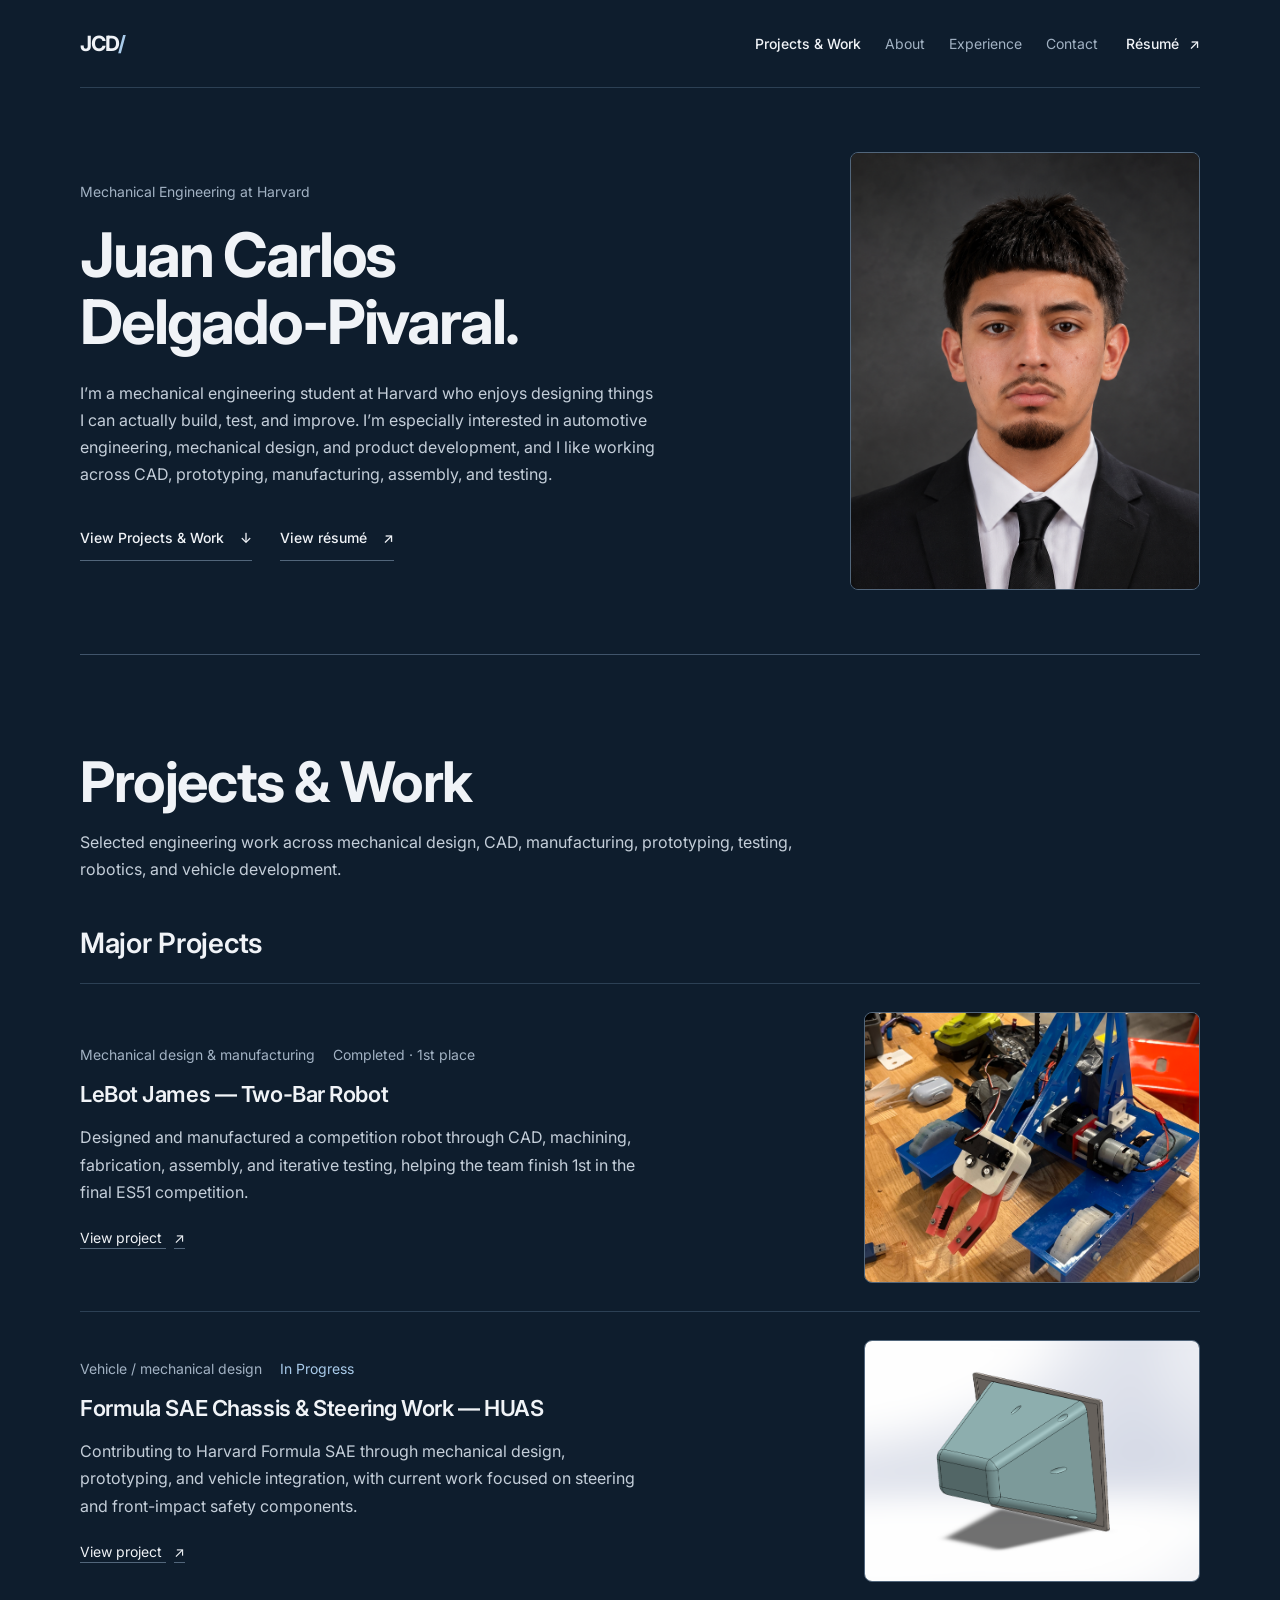
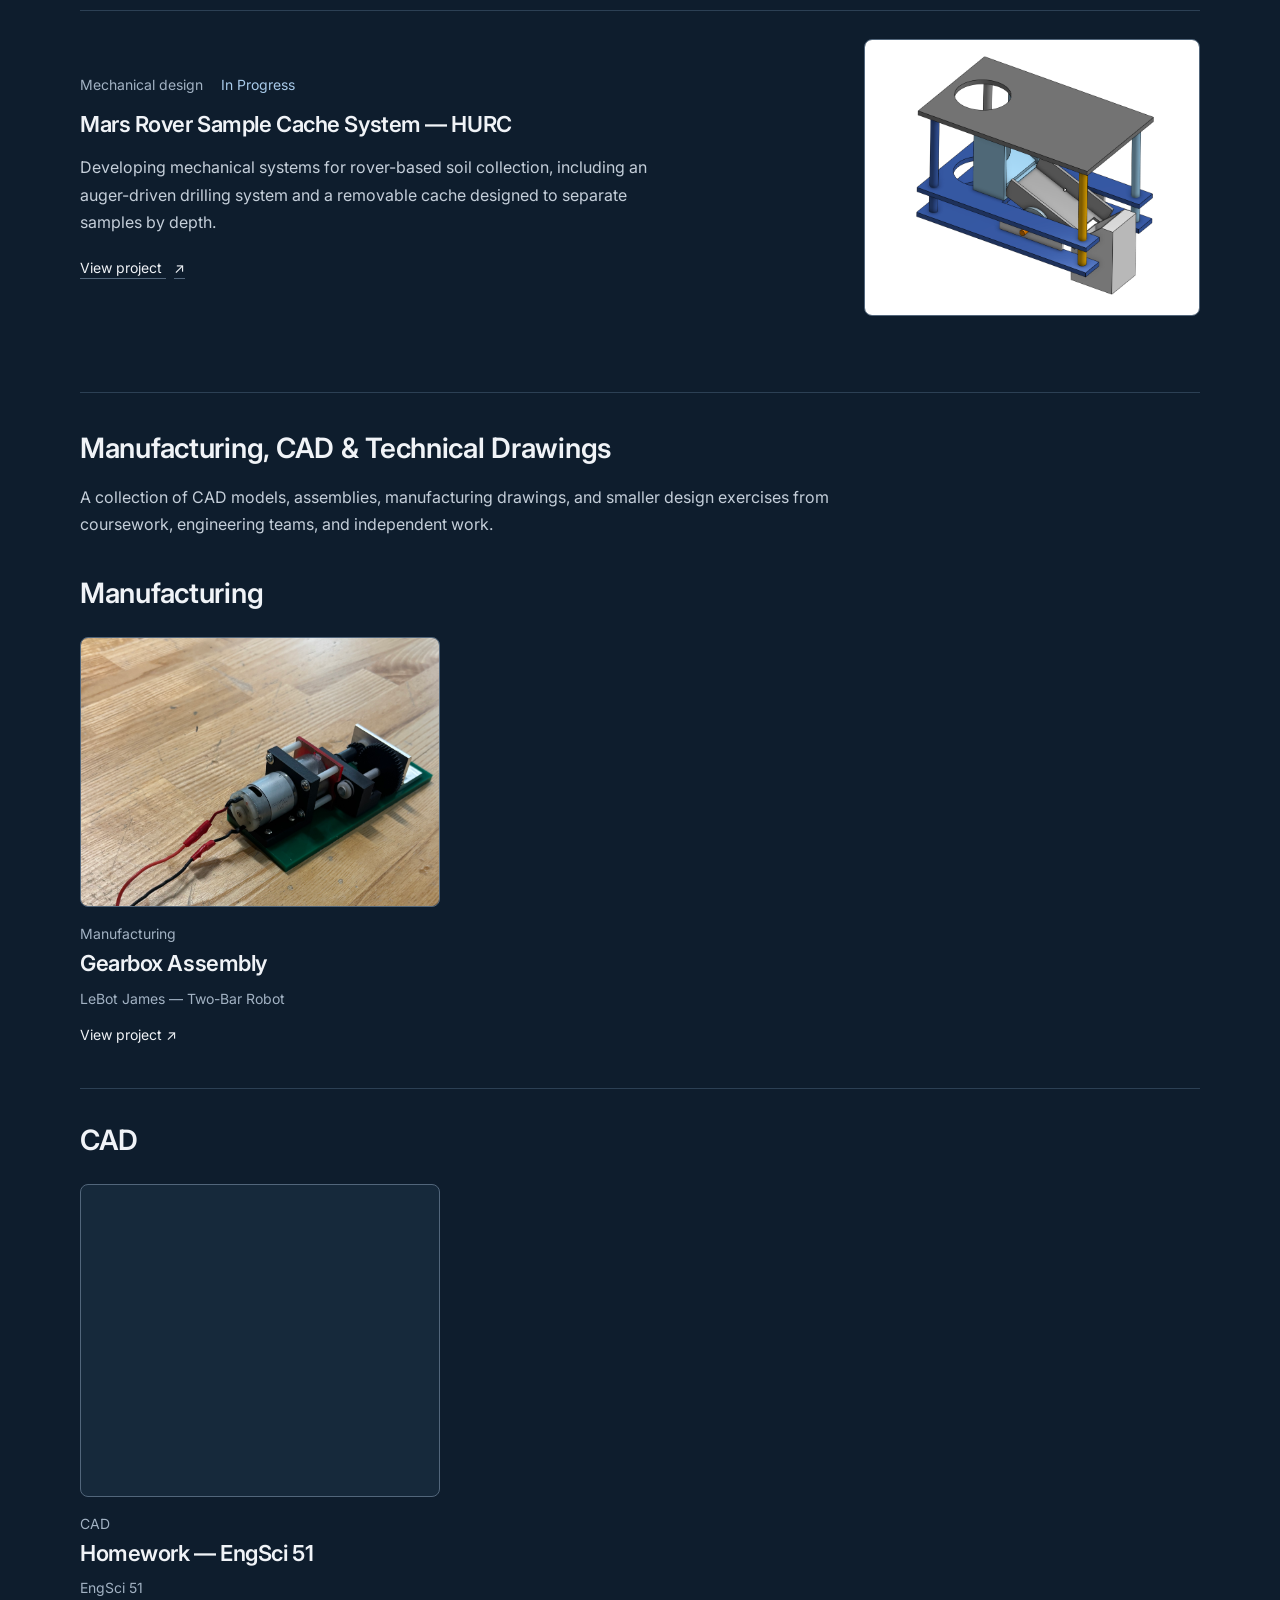
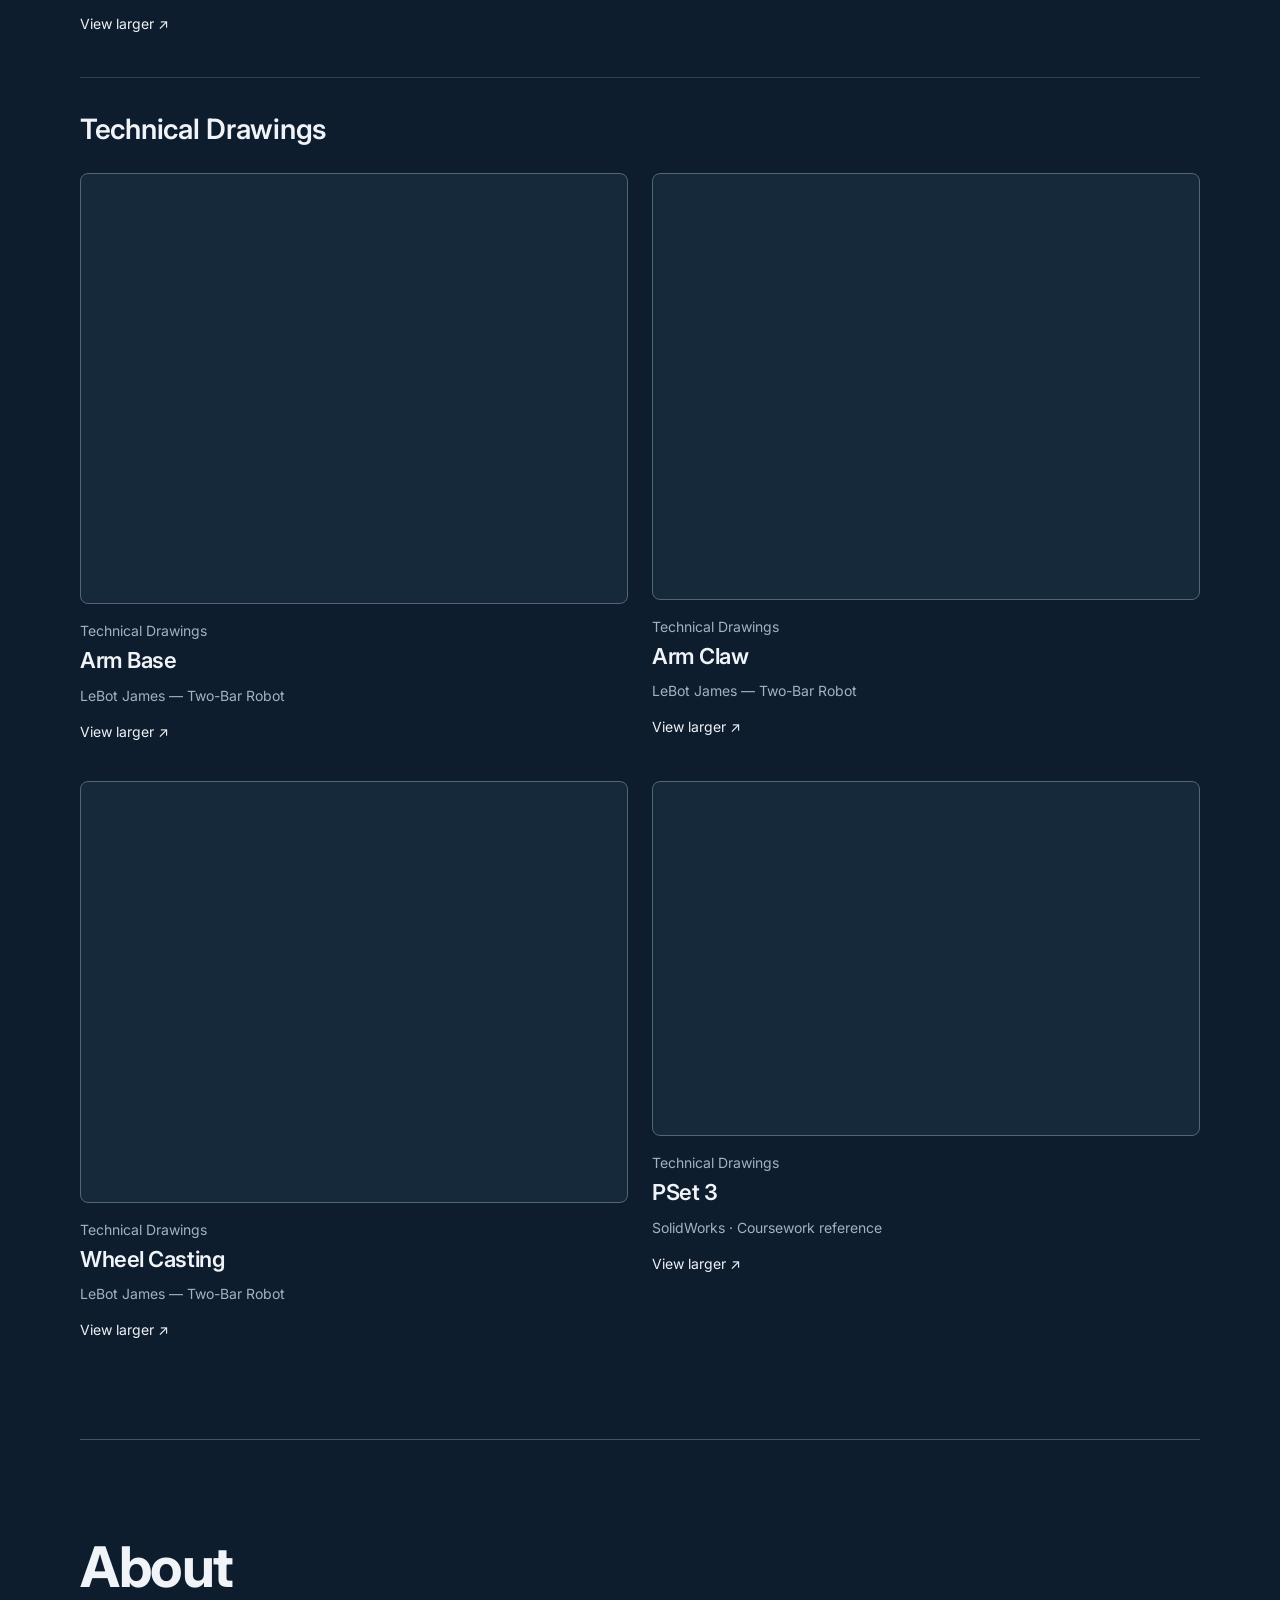
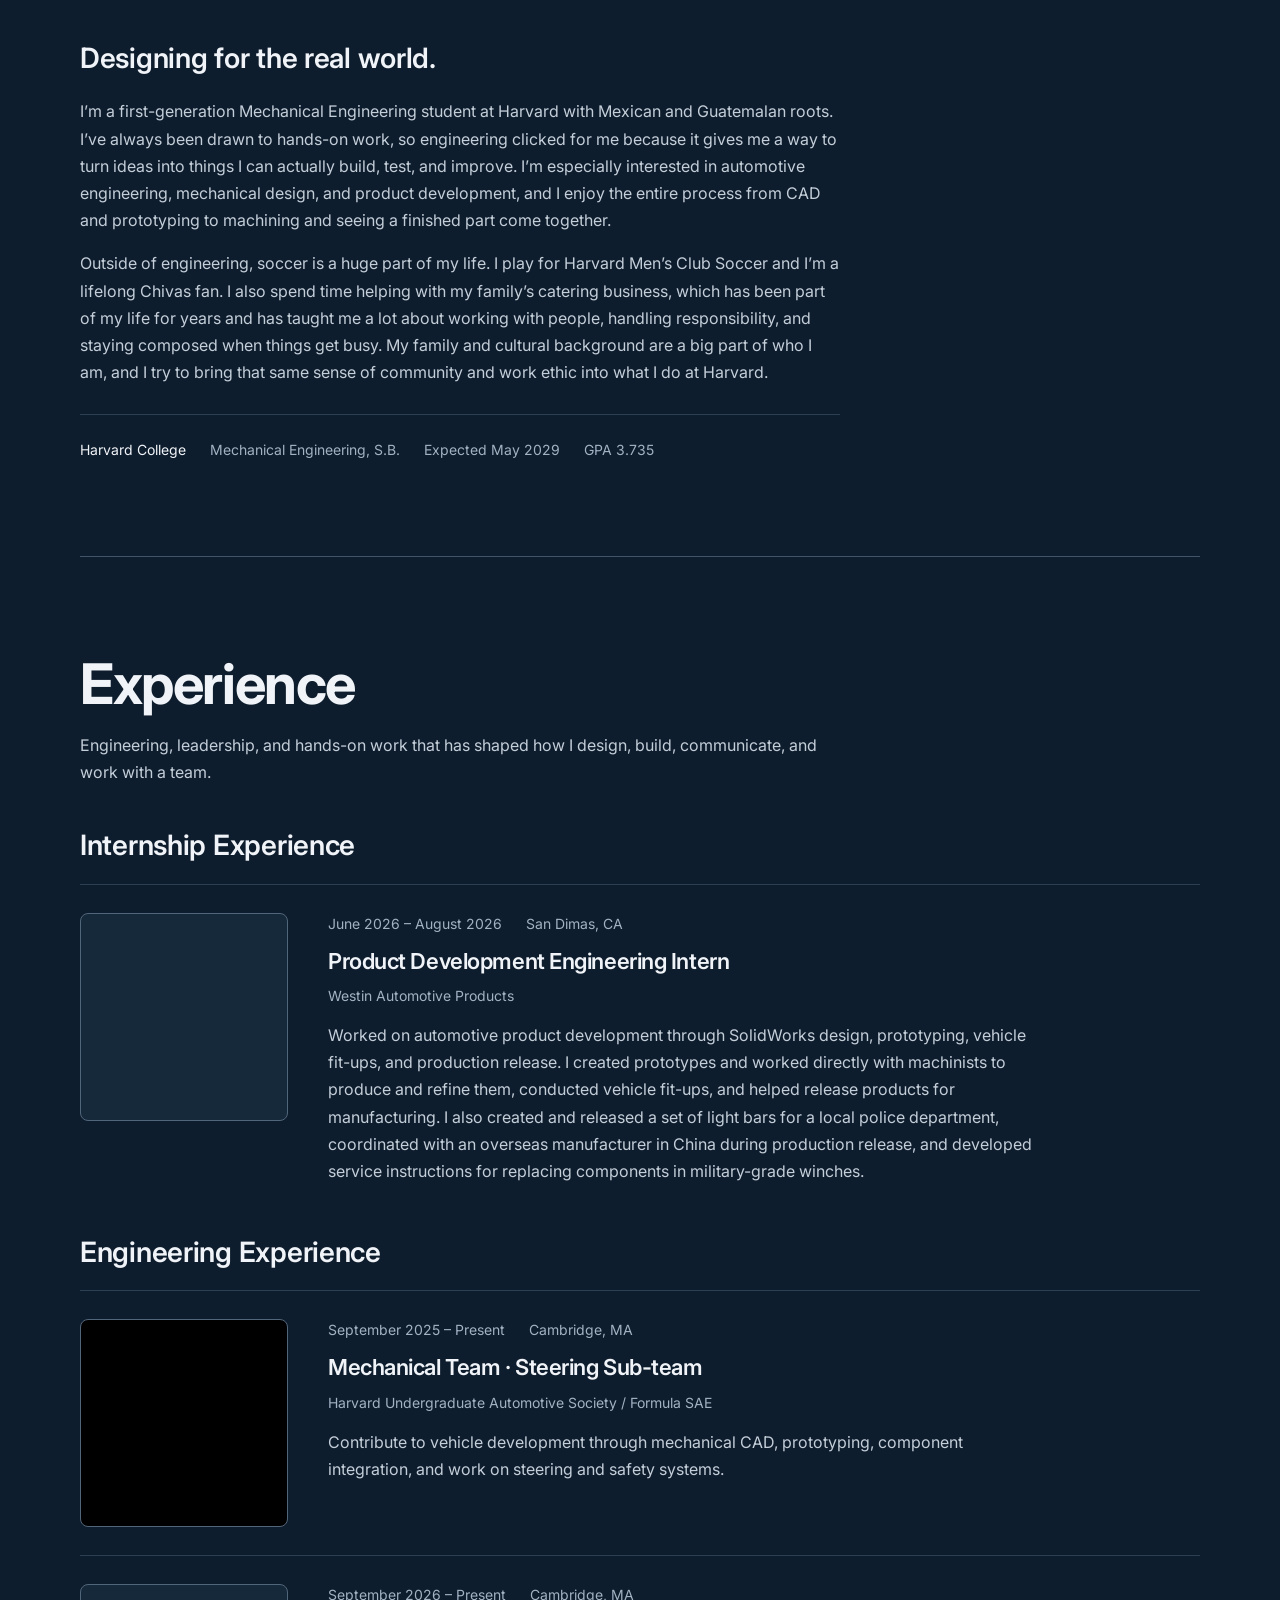
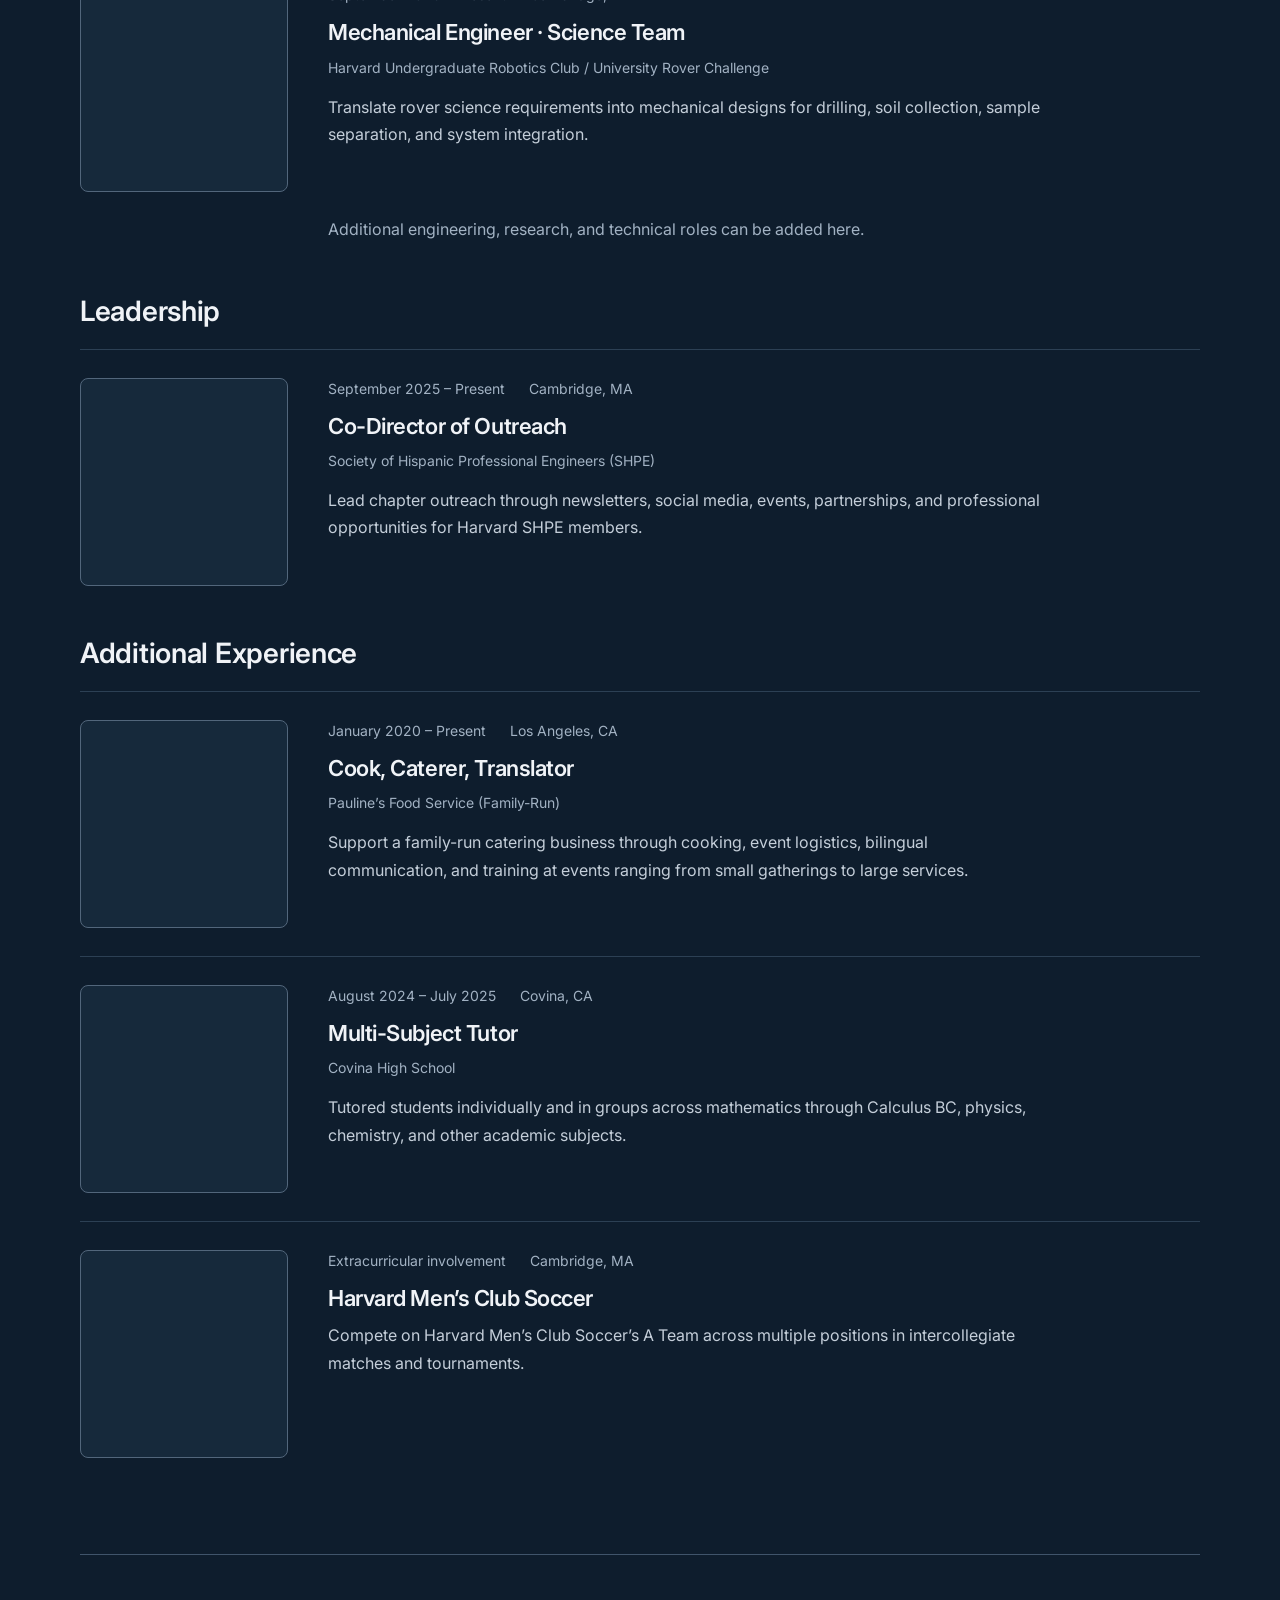
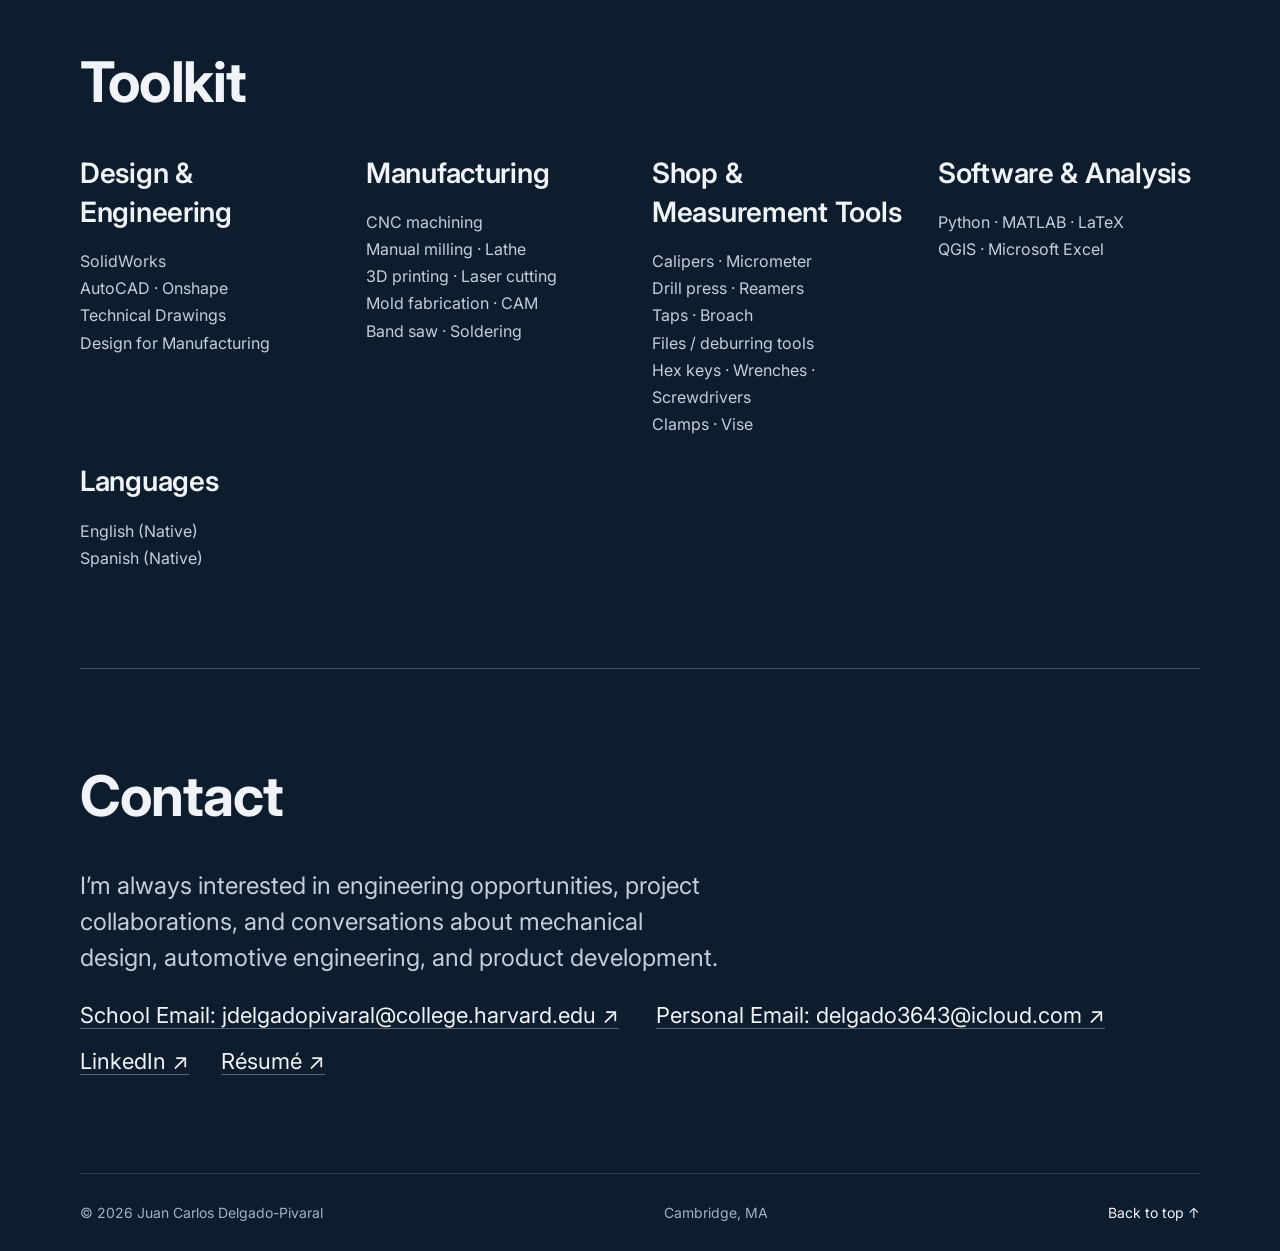
==== commit 80256079: "Update toolkit and contact section" ====
--- a/index.html
+++ b/index.html
@@ -20,7 +20,7 @@
       <a href="#experience">Experience</a>
       <a href="#contact">Contact</a>
     </nav>
-    <a class="header-resume" href="Resume%20-%20Juan%20DelgadoPivaral.pdf" target="_blank" rel="noopener">Résumé <span aria-hidden="true">↗</span></a>
+    <a class="header-resume" href="Juan%20Delgado-Pivaral%20-%20Resume.pdf" target="_blank" rel="noopener">Résumé <span aria-hidden="true">↗</span></a>
   </header>
   <main id="top">
     <section class="hero page-width" aria-labelledby="hero-title">
@@ -30,7 +30,7 @@
         <p class="hero-summary">I’m a mechanical engineering student at Harvard who enjoys designing things I can actually build, test, and improve. I’m especially interested in automotive engineering, mechanical design, and product development, and I like working across CAD, prototyping, manufacturing, assembly, and testing.</p>
         <div class="hero-actions">
           <a class="button" href="#projects-work">View Projects &amp; Work <span aria-hidden="true">↓</span></a>
-          <a class="button" href="Resume%20-%20Juan%20DelgadoPivaral.pdf" target="_blank" rel="noopener">View résumé <span aria-hidden="true">↗</span></a>
+          <a class="button" href="Juan%20Delgado-Pivaral%20-%20Resume.pdf" target="_blank" rel="noopener">View résumé <span aria-hidden="true">↗</span></a>
         </div>
       </div>
       <img class="hero-headshot" src="images/Headshot.png" alt="Headshot of Juan Carlos Delgado-Pivaral" width="1537" height="1023" fetchpriority="high">
@@ -249,20 +249,23 @@
       <div class="skills-grid">
         <div><h3 class="subheading">Design &amp; Engineering</h3><p>SolidWorks<br>AutoCAD · Onshape<br>Technical Drawings<br>Design for Manufacturing</p></div>
         <div><h3 class="subheading">Manufacturing</h3><p>CNC machining<br>Manual milling · Lathe<br>3D printing · Laser cutting<br>Mold fabrication · CAM<br>Band saw · Soldering</p></div>
+        <div><h3 class="subheading">Shop &amp; Measurement Tools</h3><p>Calipers · Micrometer<br>Drill press · Reamers<br>Taps · Broach<br>Files / deburring tools<br>Hex keys · Wrenches · Screwdrivers<br>Clamps · Vise</p></div>
         <div><h3 class="subheading">Software &amp; Analysis</h3><p>Python · MATLAB · LaTeX<br>QGIS · Microsoft Excel</p></div>
-        <div><h3 class="subheading">Languages</h3><p>English (Native)<br>Spanish (Native)</p></div>
+        <div class="skills-languages"><h3 class="subheading">Languages</h3><p>English (Native)<br>Spanish (Native)</p></div>
       </div>
     </section>
 
     <section id="contact" class="contact page-width section-space section-rule" aria-labelledby="contact-title">
       <header class="section-header"><h2 class="section-title" id="contact-title">Contact</h2></header>
       <div class="section-content">
-        <h3 class="subheading">I’m always interested in engineering opportunities, project collaborations, and conversations about mechanical design, automotive engineering, and product development.</h3>
-        <a class="email-link" href="mailto:jdelgadopivaral@college.harvard.edu">jdelgadopivaral@college.harvard.edu <span aria-hidden="true">↗</span></a>
+        <h3 class="contact-intro">I’m always interested in engineering opportunities, project collaborations, and conversations about mechanical design, automotive engineering, and product development.</h3>
+        <div class="contact-links contact-links--emails">
+          <a class="email-link" href="mailto:jdelgadopivaral@college.harvard.edu">School Email: jdelgadopivaral@college.harvard.edu <span aria-hidden="true">↗</span></a>
+          <a class="email-link" href="mailto:delgado3643@icloud.com">Personal Email: delgado3643@icloud.com <span aria-hidden="true">↗</span></a>
+        </div>
         <div class="contact-links">
           <a href="https://www.linkedin.com/in/juan-delgado-pivaral" target="_blank" rel="noopener">LinkedIn <span aria-hidden="true">↗</span></a>
-          <a href="https://github.com/jdelgadopivaral" target="_blank" rel="noopener">GitHub <span aria-hidden="true">↗</span></a>
-          <a href="Resume%20-%20Juan%20DelgadoPivaral.pdf" target="_blank" rel="noopener">Résumé <span aria-hidden="true">↗</span></a>
+          <a href="Juan%20Delgado-Pivaral%20-%20Resume.pdf" target="_blank" rel="noopener">Résumé <span aria-hidden="true">↗</span></a>
         </div>
       </div>
     </section>
--- a/styles.css
+++ b/styles.css
@@ -142,10 +142,13 @@
 /* About, skills and contact use the shared, full-width section introduction. */
 .education { display: flex; flex-wrap: wrap; gap: 12px 24px; padding-top: 24px; margin-top: 28px; border-top: 1px solid var(--line); }
 .education span:first-child { color: var(--text); }
-.skills-grid { display: grid; grid-template-columns: repeat(3, minmax(0, 1fr)); gap: 24px; }
+.skills-grid { display: grid; grid-template-columns: repeat(4, minmax(0, 1fr)); gap: 24px; }
 .skills-grid .subheading { margin-bottom: 16px; }
-.contact-links { display: flex; flex-wrap: wrap; gap: 24px; margin-top: 24px; }
-.contact-links a, .email-link { color: var(--text); text-decoration-color: var(--image-border); transition: color .18s; }
+.skills-languages { grid-column: 1 / -1; }
+.contact-intro { max-width: 760px; margin-bottom: 24px; color: var(--body); font-size: clamp(20px, 2.2vw, 24px); font-weight: 400; line-height: 1.5; letter-spacing: 0; }
+.contact-links { display: flex; flex-wrap: wrap; gap: 16px 32px; margin-top: 16px; }
+.contact-links--emails { display: grid; grid-template-columns: repeat(2, minmax(0, 1fr)); margin-top: 0; }
+.contact-links a, .email-link { color: var(--text); font-size: clamp(18px, 2vw, 22px); line-height: 1.4; text-decoration-color: var(--image-border); transition: color .18s; }
 .email-link { overflow-wrap: anywhere; }
 .contact-links a:hover, .email-link:hover { color: var(--accent); }
 
@@ -232,7 +235,7 @@
   .hero { grid-template-columns: minmax(0, 1fr) 30%; gap: 32px; }
   .hero h1 { font-size: clamp(38px, 5vw, 52px); }
   .project-card { grid-template-columns: minmax(0, 1fr) 320px; }
-  .skills-grid { grid-template-columns: 1fr; gap: 28px; }
+  .skills-grid { grid-template-columns: repeat(2, minmax(0, 1fr)); gap: 28px 24px; }
   .gallery-grid { grid-template-columns: repeat(2, minmax(0, 1fr)); }
 }
 @media (max-width: 720px) {
@@ -249,6 +252,8 @@
   .experience-note { margin-left: 0; }
   .experience-groups { gap: 36px; }
   .gallery-grid, .case-media-grid { grid-template-columns: 1fr; gap: 32px; }
+  .skills-grid { grid-template-columns: 1fr; gap: 28px; }
+  .contact-links--emails { grid-template-columns: 1fr; }
   .case-main { padding-top: 40px; }
   .case-grid, .case-block { grid-template-columns: 1fr; gap: 16px; }
 }
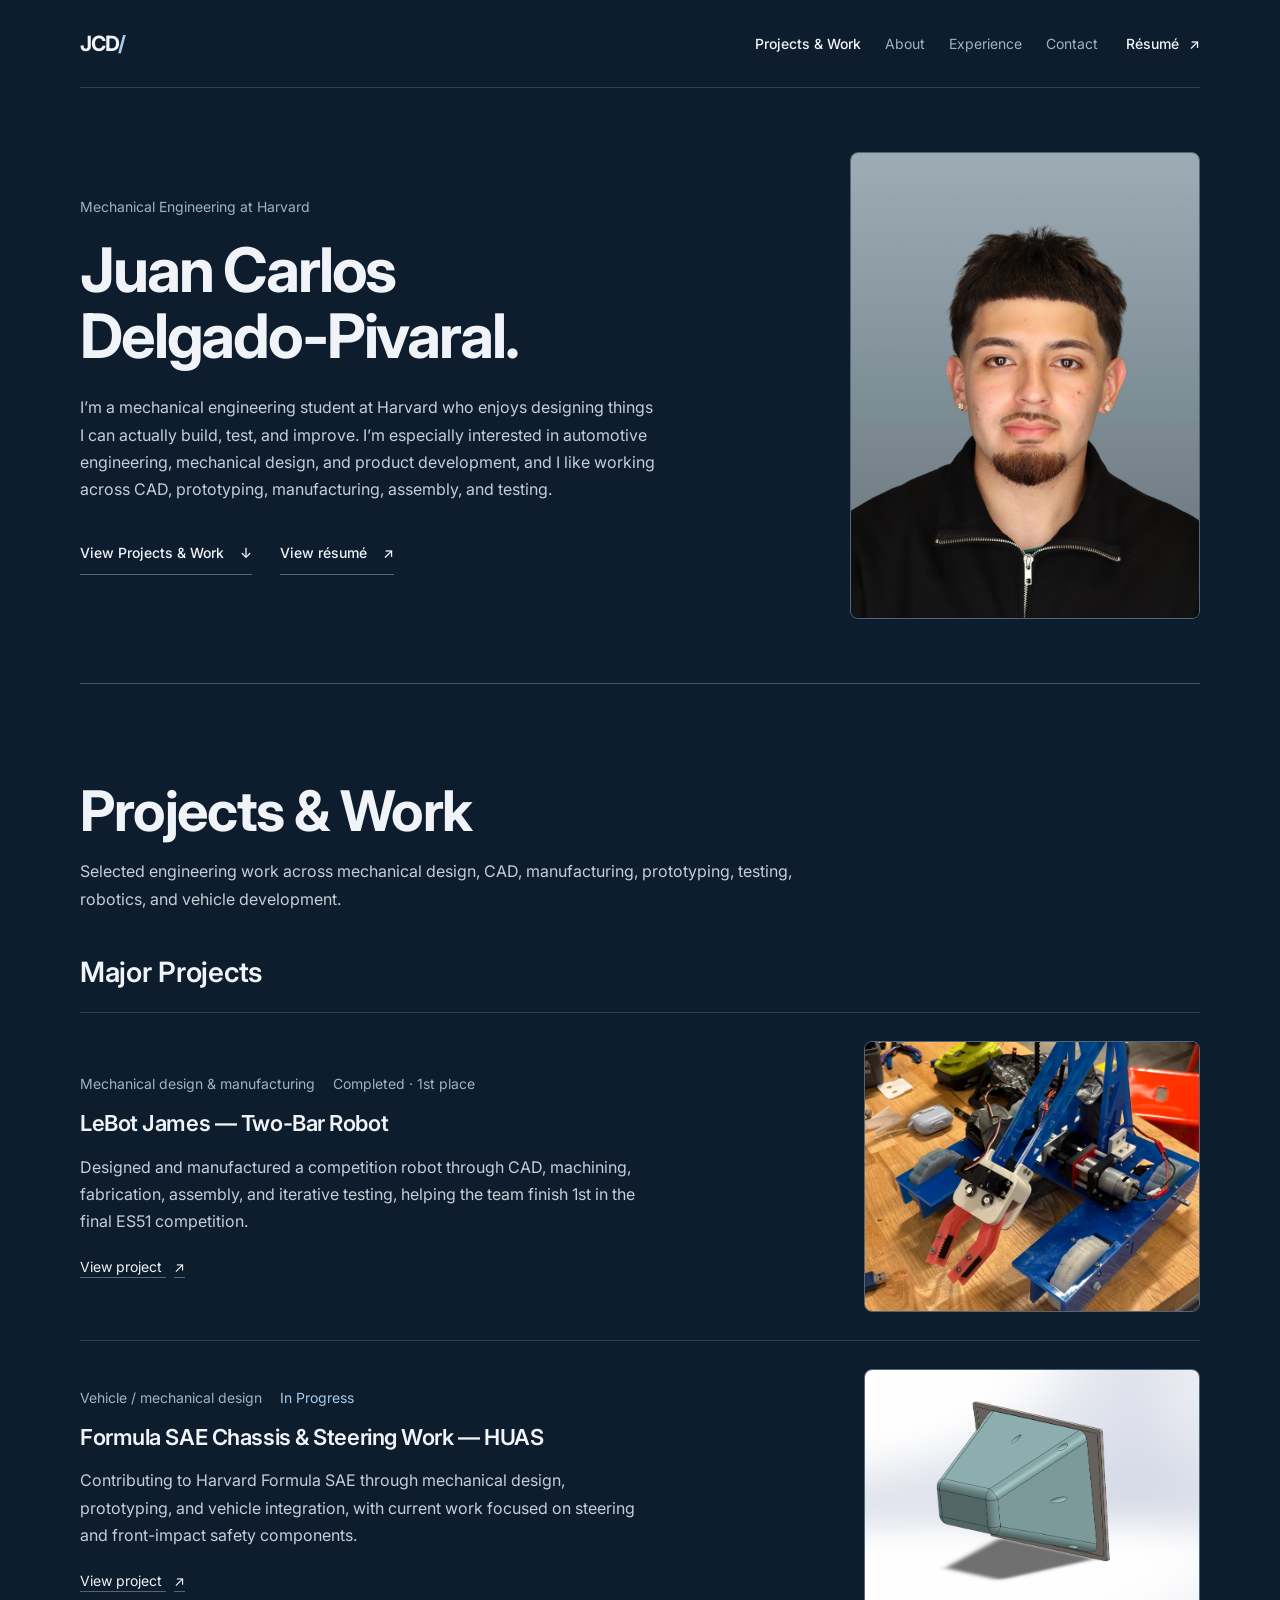
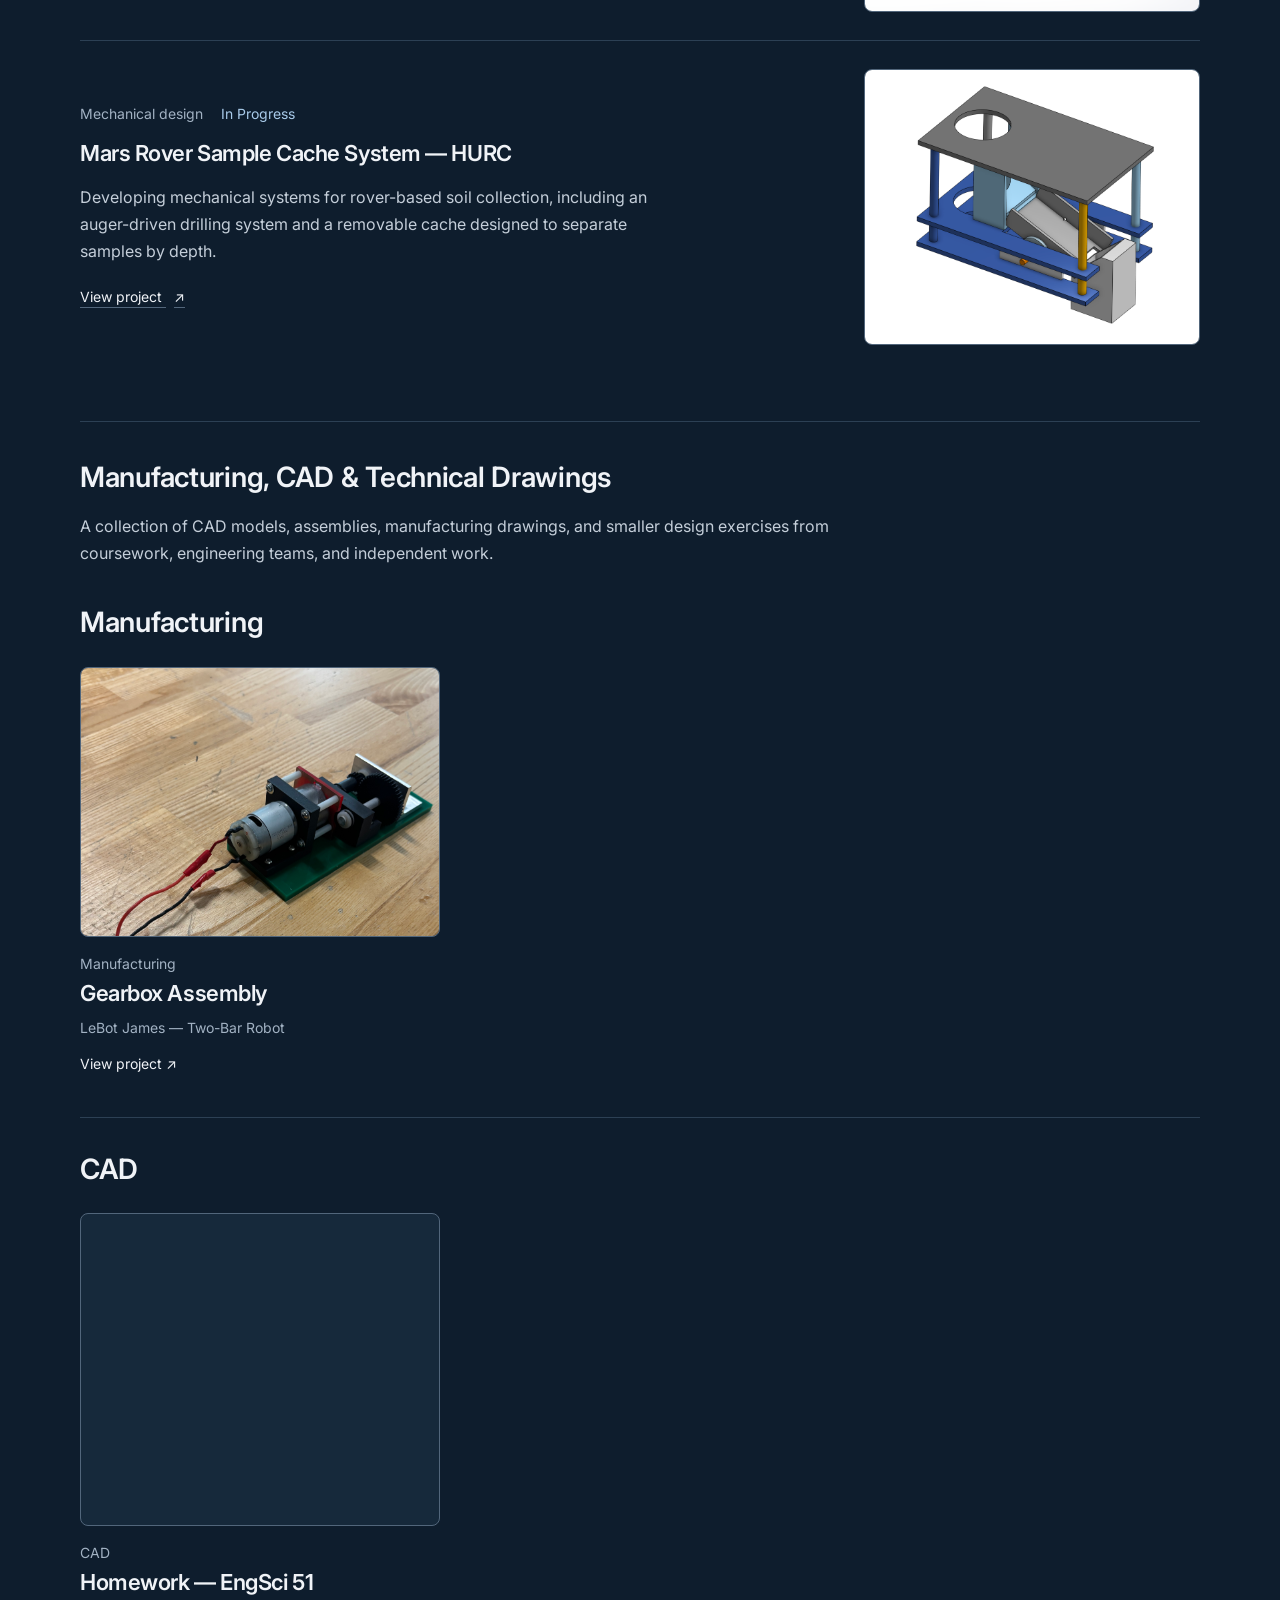
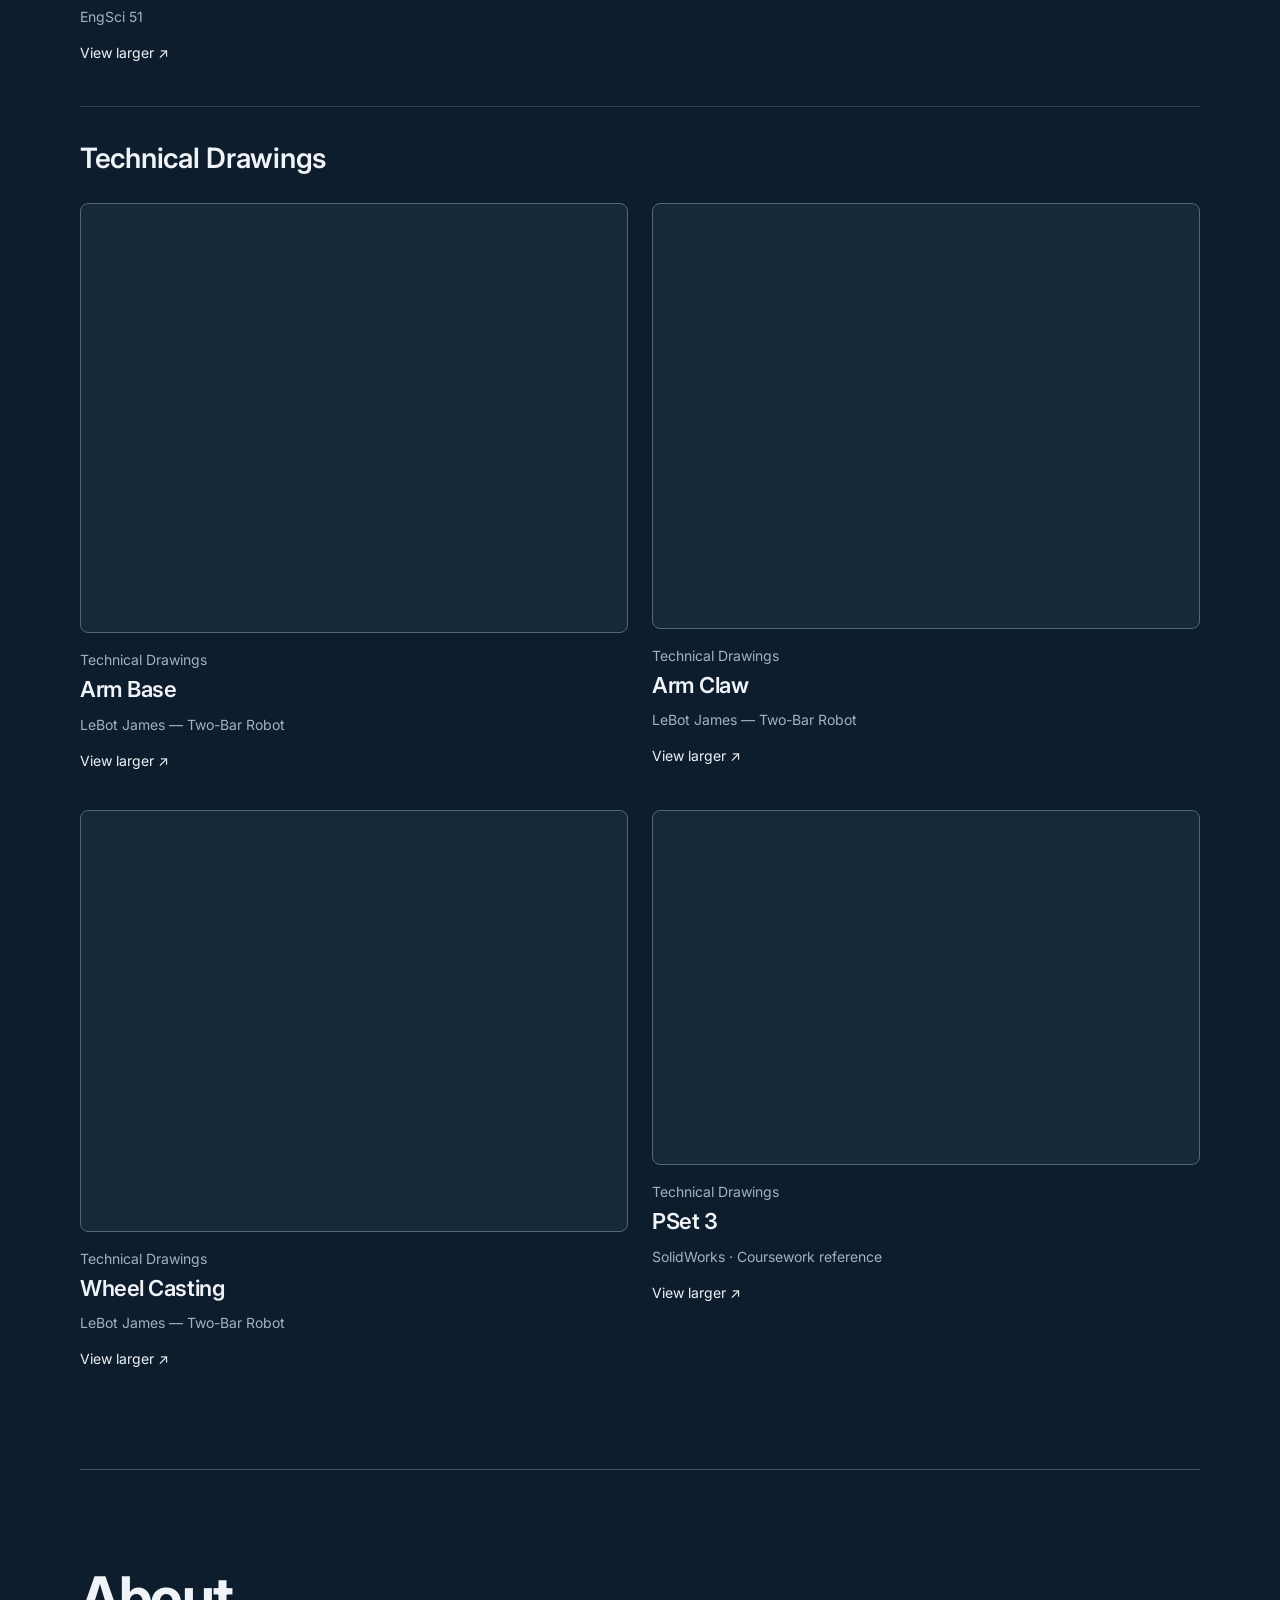
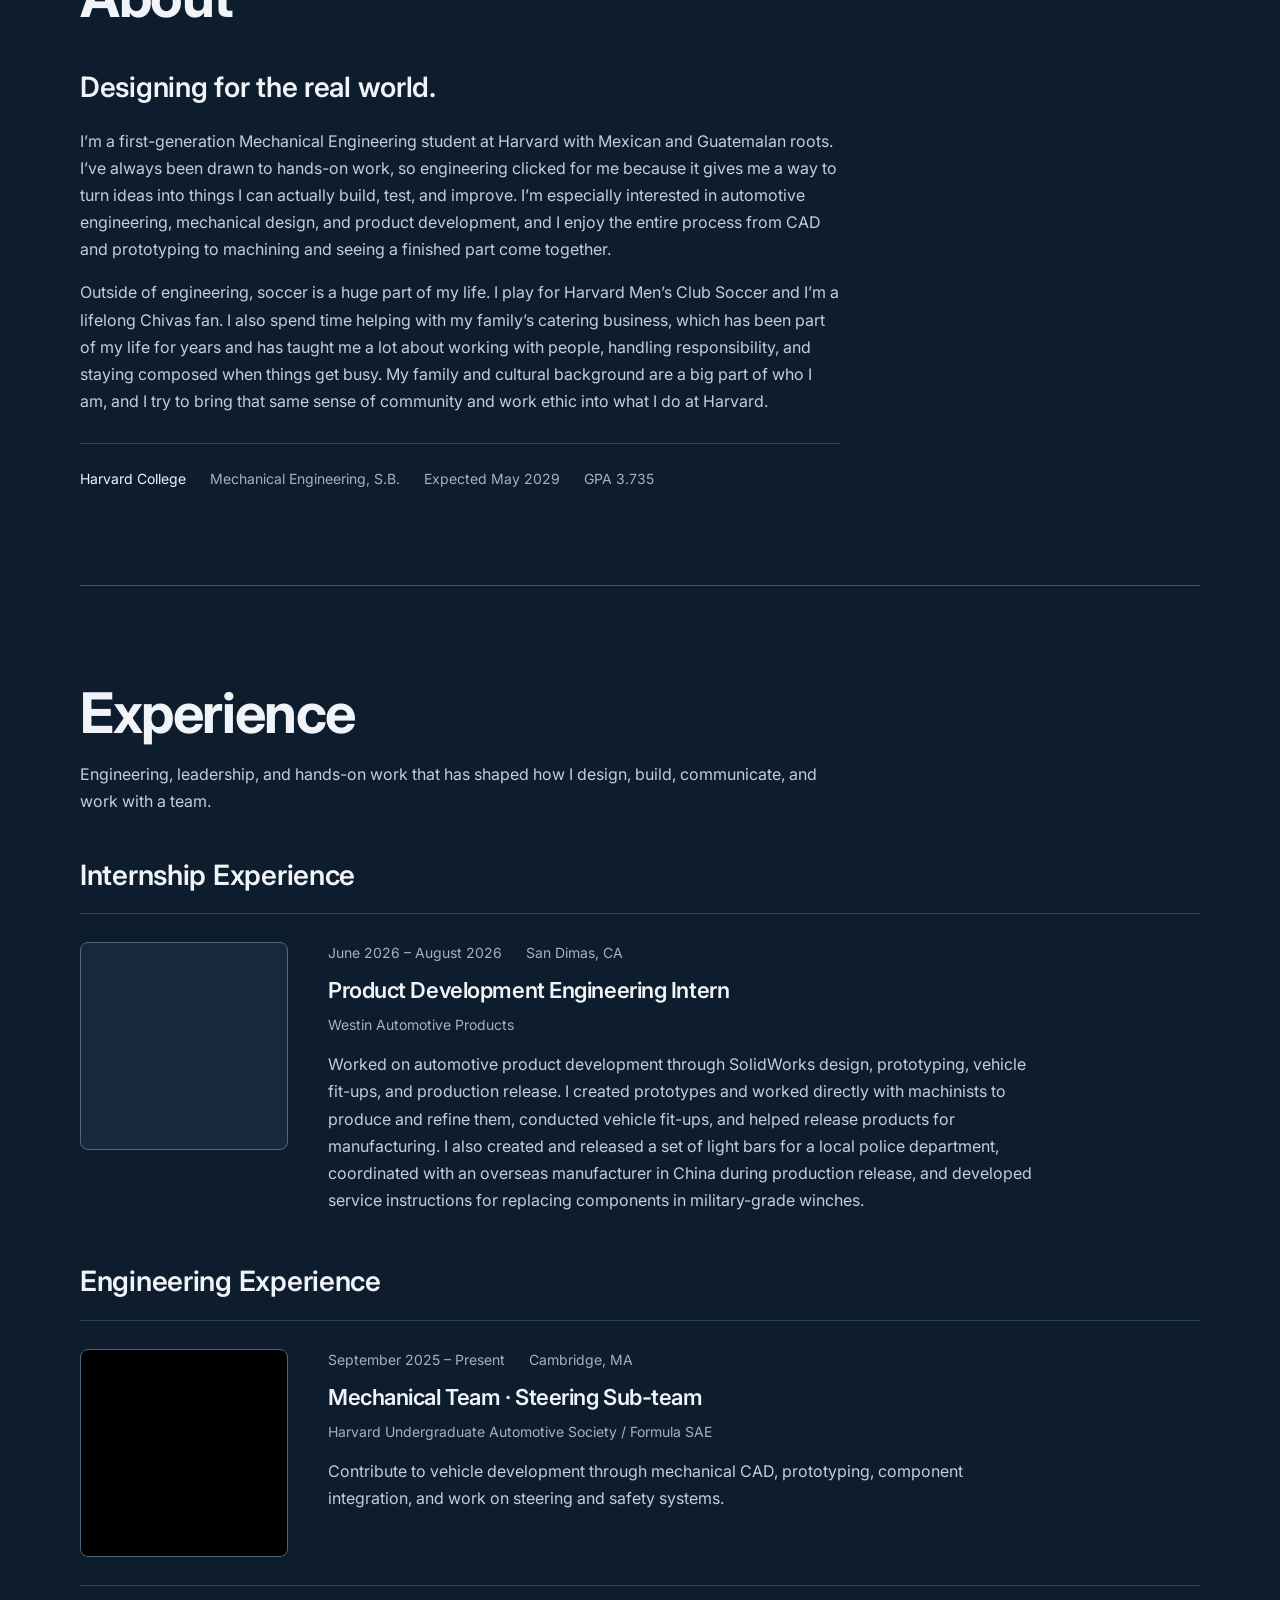
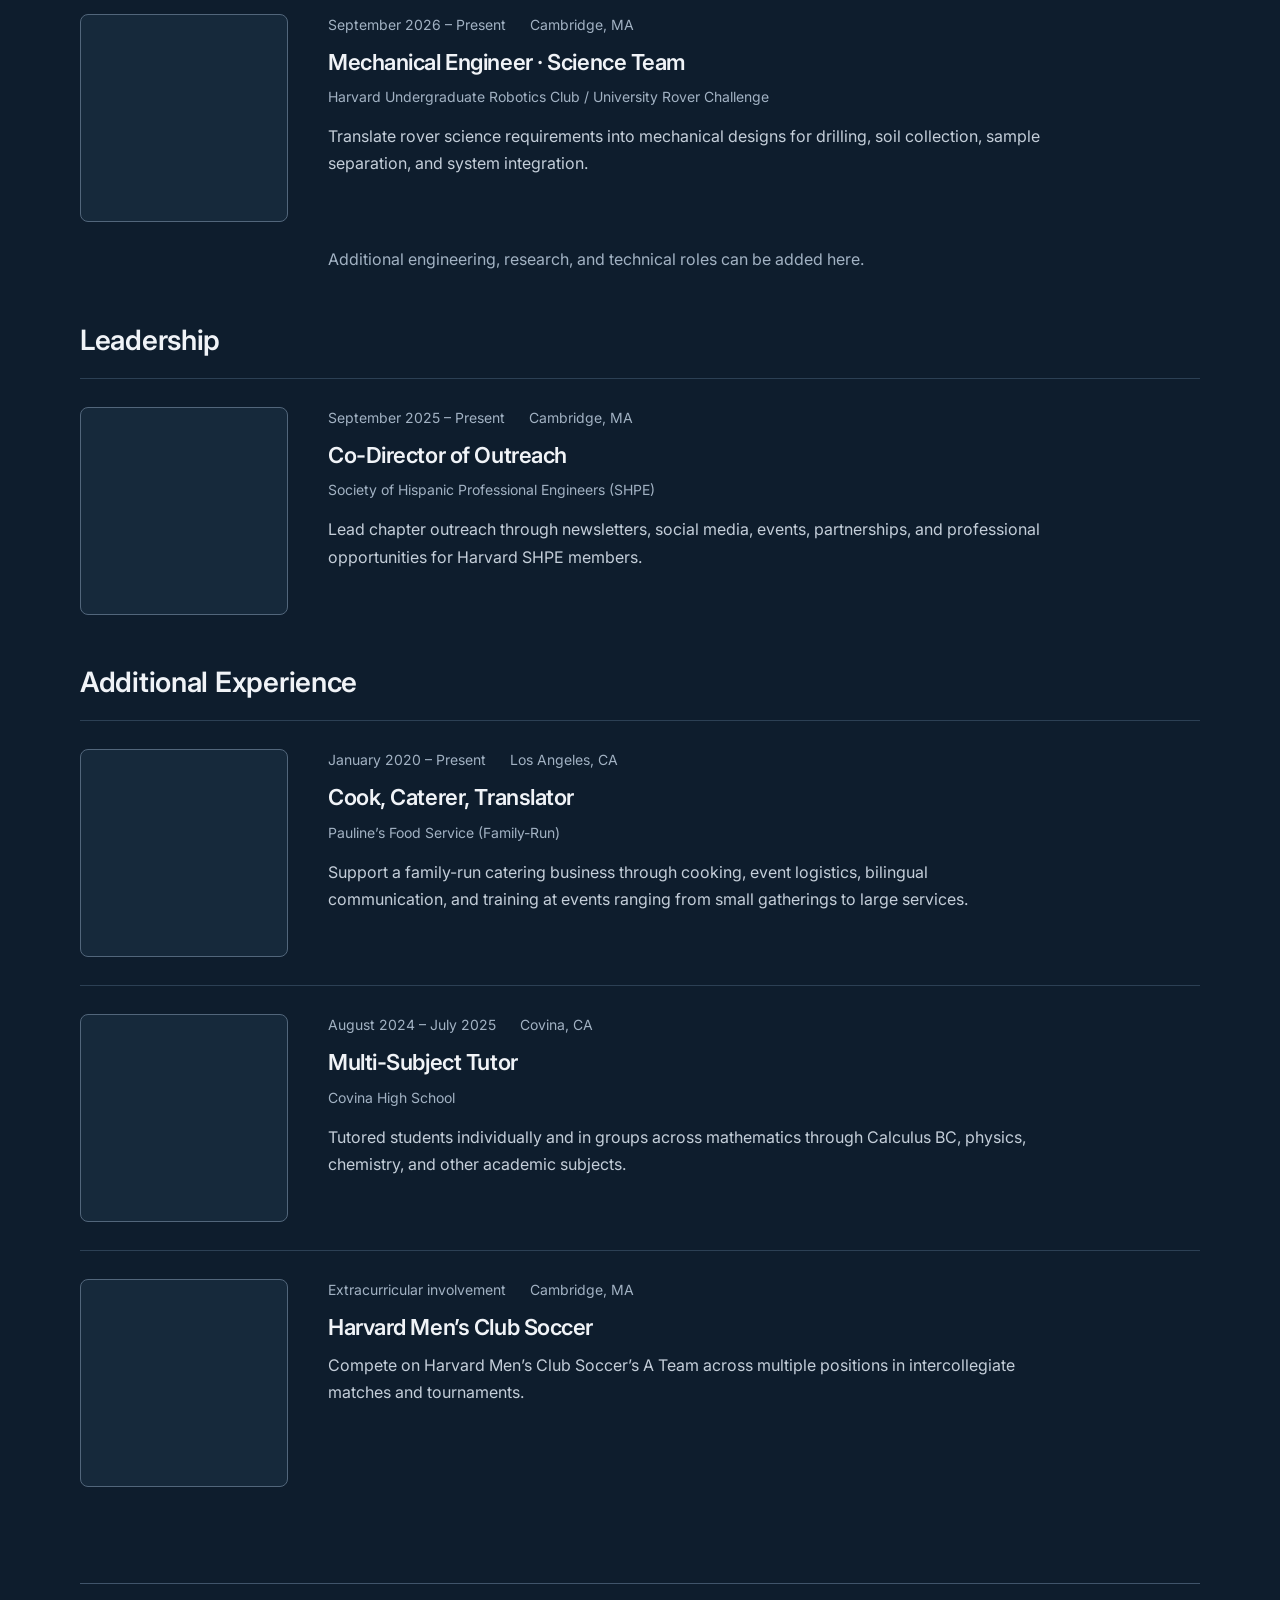
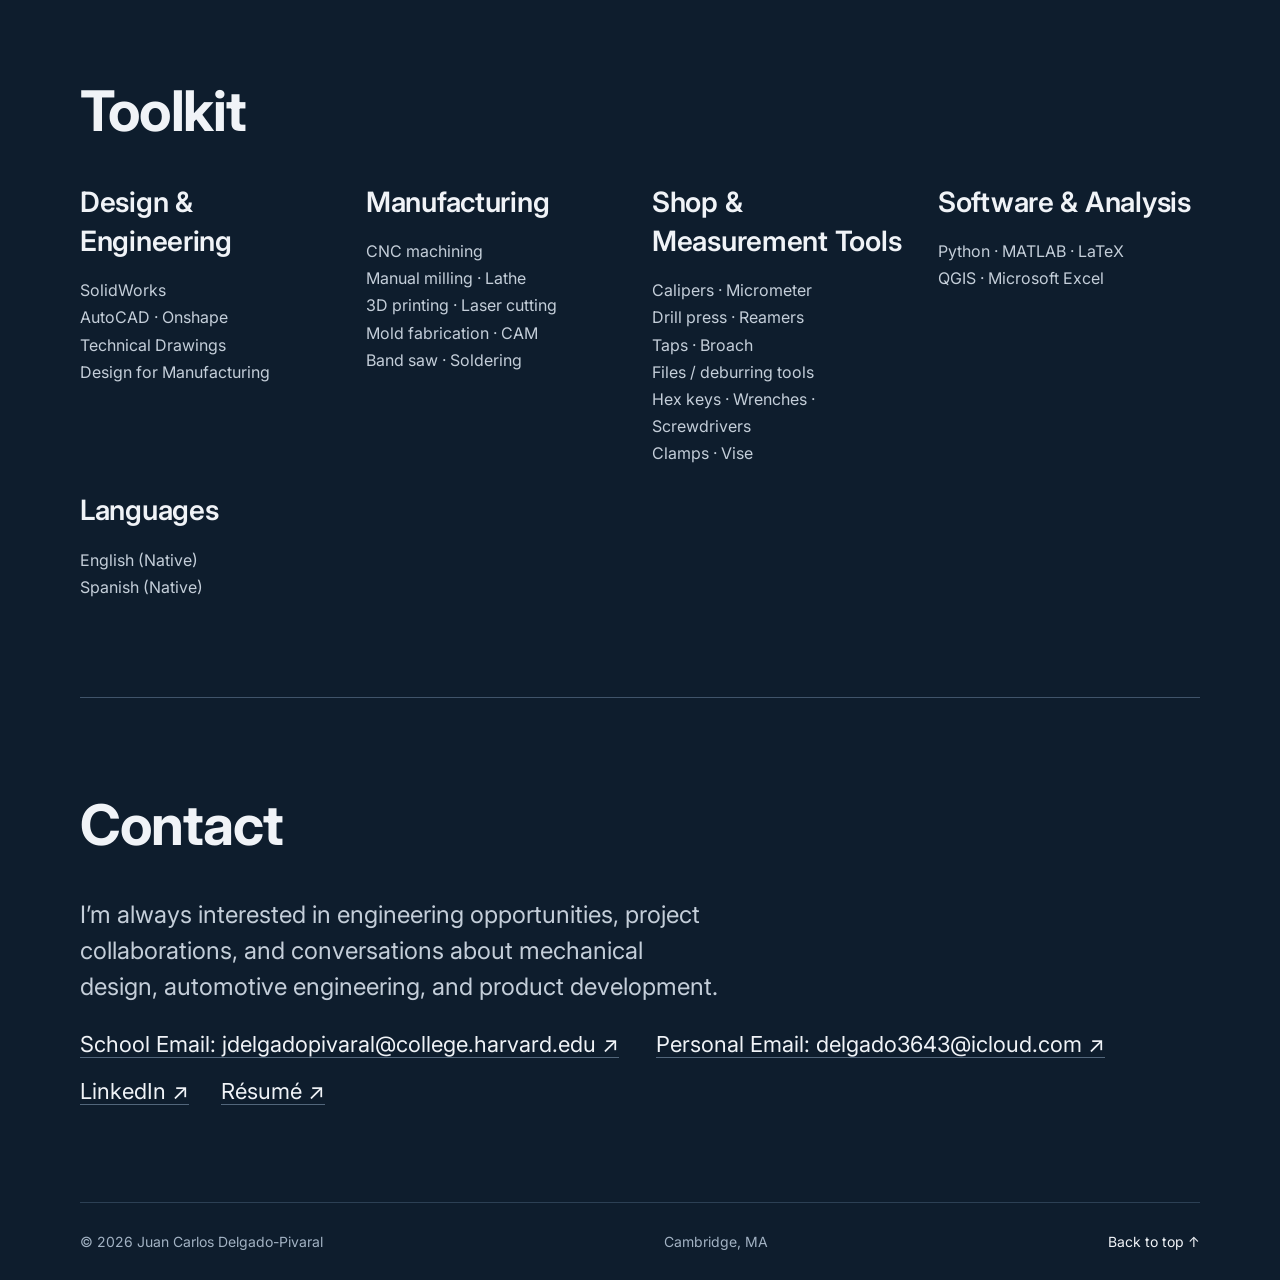
==== commit f6f71b89: "Updated Headshot" ====
--- a/index.html
+++ b/index.html
@@ -33,7 +33,7 @@
           <a class="button" href="Juan%20Delgado-Pivaral%20-%20Resume.pdf" target="_blank" rel="noopener">View résumé <span aria-hidden="true">↗</span></a>
         </div>
       </div>
-      <img class="hero-headshot" src="images/Headshot.png" alt="Headshot of Juan Carlos Delgado-Pivaral" width="1537" height="1023" fetchpriority="high">
+      <img class="hero-headshot" src="images/Updated%20Headshot.jpg" alt="Headshot of Juan Carlos Delgado-Pivaral" width="1984" height="2976" fetchpriority="high">
     </section>
 
     <section id="projects-work" class="projects page-width section-space section-rule" aria-labelledby="projects-work-title">
--- a/styles.css
+++ b/styles.css
@@ -104,7 +104,7 @@
 .hero-actions { display: flex; flex-wrap: wrap; gap: 28px; margin-top: 28px; }
 .button { display: inline-flex; align-items: center; gap: 16px; min-height: 44px; color: var(--text); text-decoration: none; font-size: var(--meta-size); font-weight: 500; border-bottom: 1px solid var(--image-border); transition: color .18s, border-color .18s; }
 .button:hover { color: var(--accent); border-color: var(--accent); }
-.hero-headshot { width: 100%; aspect-ratio: 4/5; object-fit: cover; object-position: center 35%; }
+.hero-headshot { width: 100%; aspect-ratio: 3/4; object-fit: cover; object-position: center 35%; }
 
 /* All media frames share one border and radius. No double borders on their children. */
 .media-frame { position: relative; overflow: hidden; border: 1px solid var(--image-border); border-radius: var(--image-radius); background: var(--surface); }
